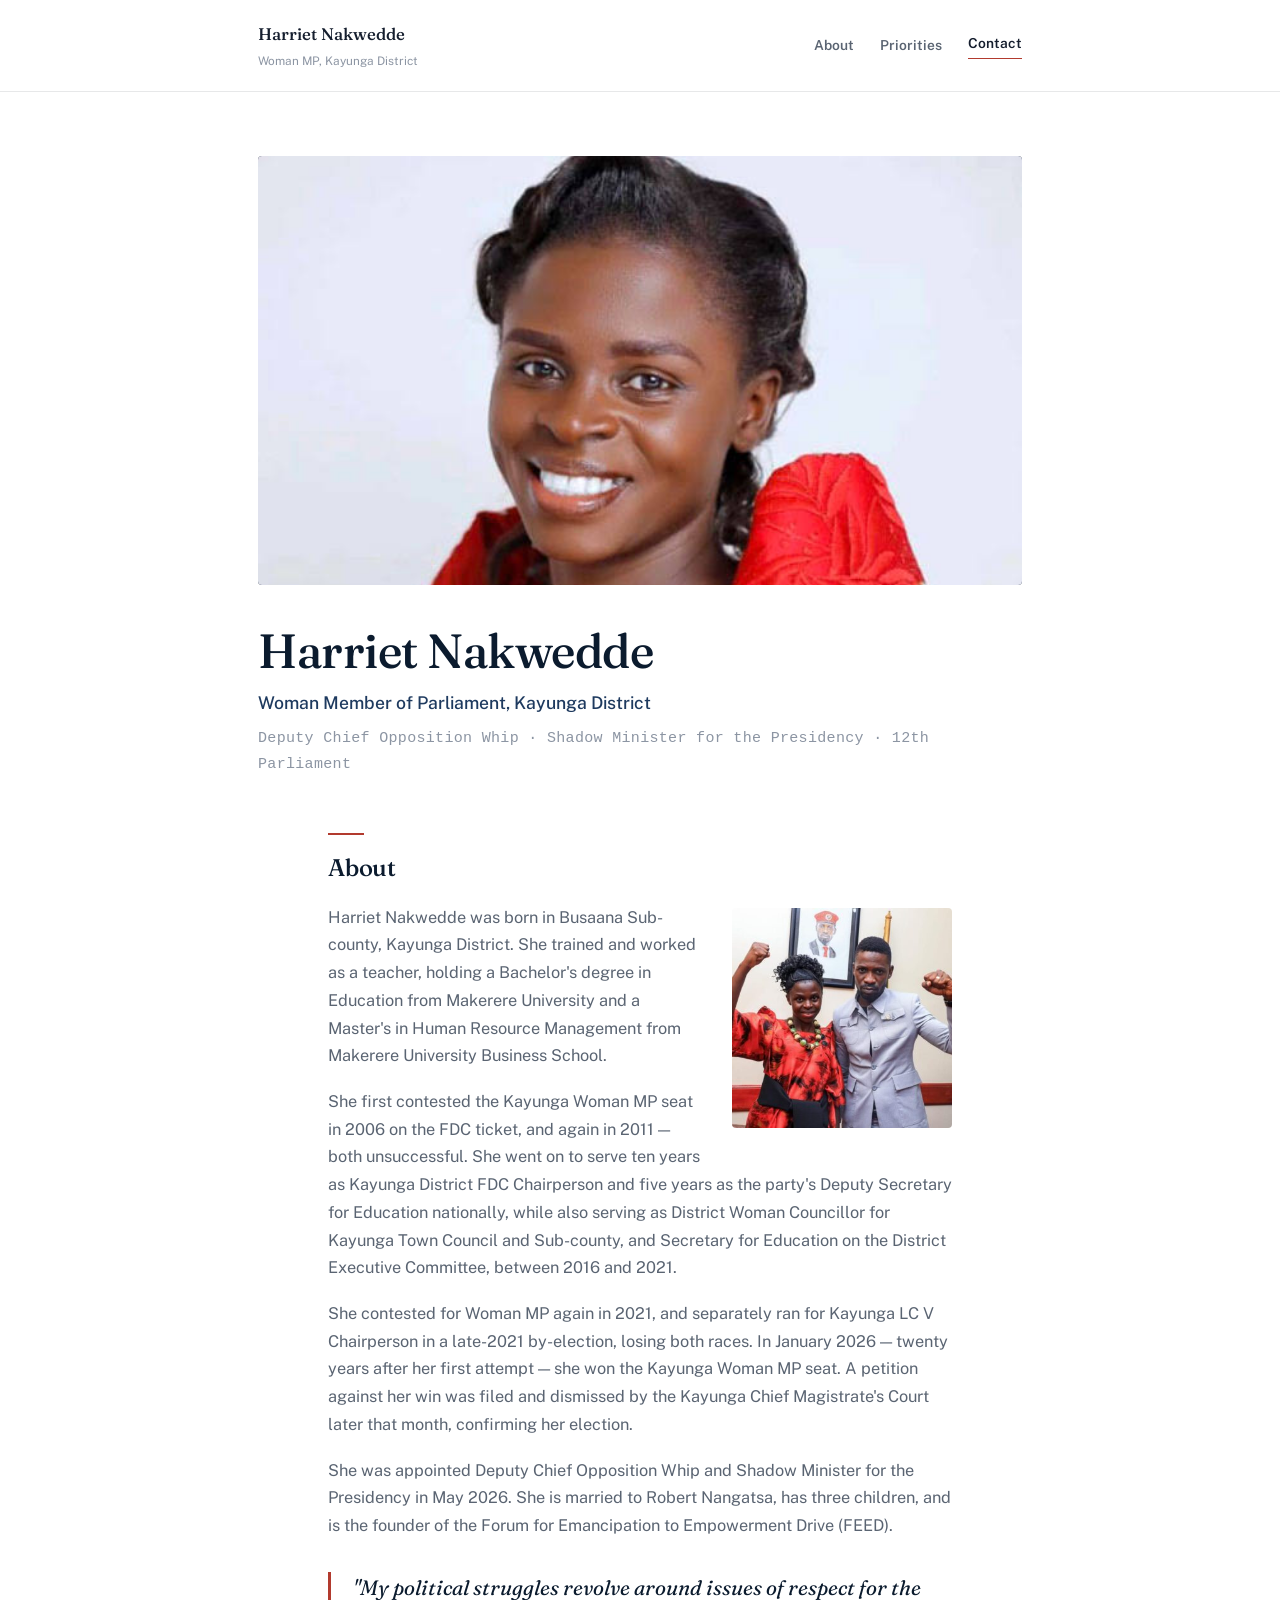
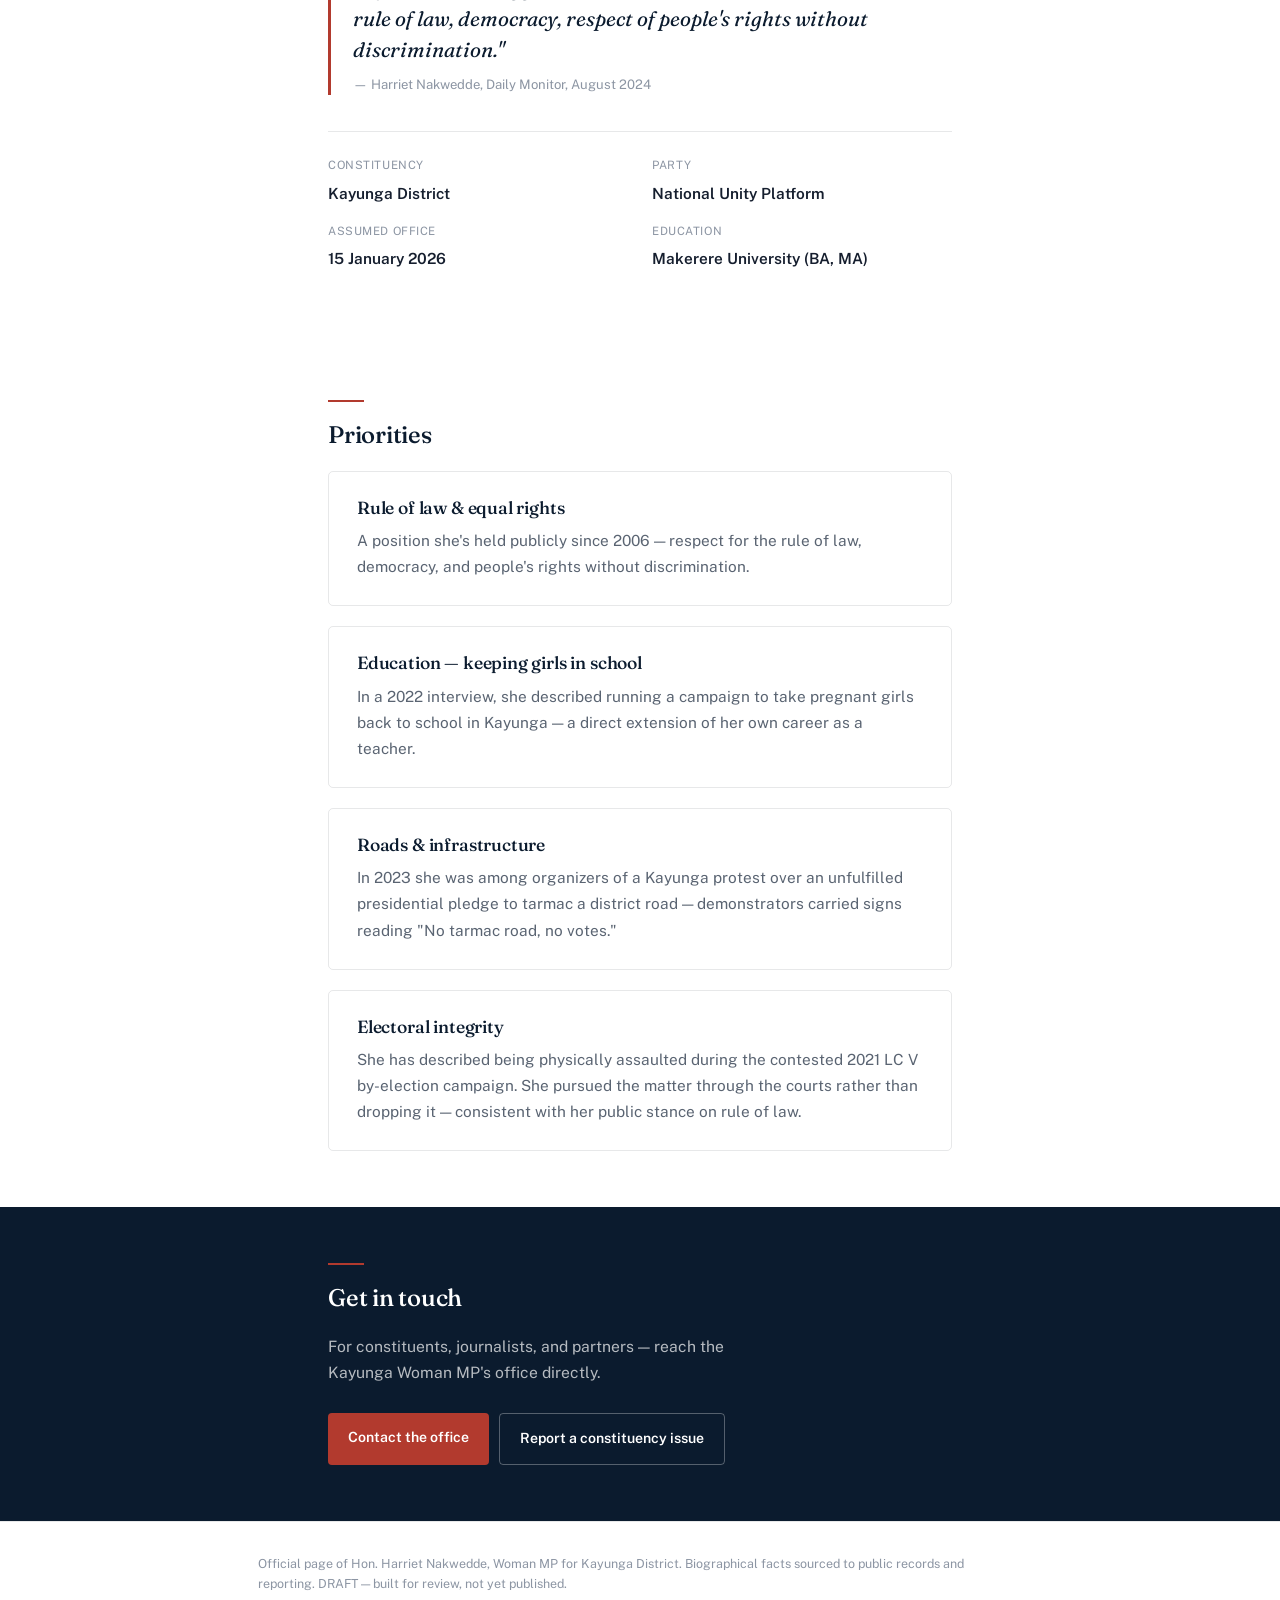
==== index.html @ 0a2d5779 "Initial site" ====
<!DOCTYPE html>
<html lang="en">
<head>
<meta charset="UTF-8">
<meta name="viewport" content="width=device-width, initial-scale=1.0">
<title>Harriet Nakwedde — Kayunga District Woman MP</title>
<link rel="preconnect" href="https://fonts.googleapis.com">
<link rel="preconnect" href="https://fonts.gstatic.com" crossorigin>
<link href="https://fonts.googleapis.com/css2?family=Fraunces:ital,opsz,wght@0,9..144,400;0,9..144,500;0,9..144,600;1,9..144,400&family=Public+Sans:wght@400;500;600&display=swap" rel="stylesheet">
<style>
  :root{
    --ink:#151E2E;
    --ink-soft:#5A6472;
    --ink-faint:#8C95A3;
    --paper:#FFFFFF;
    --blue:#1E3A5F;
    --blue-deep:#0B1B2E;
    --red:#B23A2E;
    --line:rgba(21,30,46,0.10);
  }
  *{box-sizing:border-box;}
  body{
    margin:0;
    background:var(--paper);
    color:var(--ink);
    font-family:'Public Sans', sans-serif;
    font-size:17px;
    line-height:1.7;
    -webkit-font-smoothing:antialiased;
  }
  h1,h2,h3{
    font-family:'Fraunces', serif;
    font-weight:500;
    margin:0;
    letter-spacing:-0.01em;
    line-height:1.1;
    color:var(--blue-deep);
  }
  .fill{
    background:rgba(178,58,46,0.07);
    border:1px dashed rgba(178,58,46,0.4);
    color:var(--red);
    padding:0.1em 0.5em;
    border-radius:3px;
    font-size:0.92em;
    font-style:italic;
  }
  .wrap{max-width:680px; margin:0 auto; padding:0 28px;}

  /* nav */
  nav{padding:20px 0; border-bottom:1px solid var(--line); position:sticky; top:0; background:rgba(255,255,255,0.95); backdrop-filter:blur(6px); z-index:10;}
  nav .wrap{display:flex; justify-content:space-between; align-items:center; max-width:820px;}
  .brand-block{display:flex; flex-direction:column;}
  .brand{font-family:'Fraunces',serif; font-weight:500; font-size:1.05rem;}
  .tagline{font-size:0.74rem; color:var(--ink-faint); margin-top:2px;}
  .navlinks{display:flex; align-items:center; gap:26px;}
  .navlinks a{font-size:0.86rem; font-weight:600; text-decoration:none; color:var(--ink-soft); transition:color .15s;}
  .navlinks a:hover{color:var(--ink);}
  .navlinks a.contact{
    color:var(--ink); border-bottom:1.5px solid var(--red); padding-bottom:2px;
  }
  @media (max-width:560px){.navlinks a:not(.contact){display:none;}}

  /* hero */
  .hero{padding:64px 0 0;}
  .hero .wrap{max-width:820px;}
  .hero-photo{
    width:100%; aspect-ratio:16/9; border-radius:4px; overflow:hidden;
    background:var(--blue-deep); margin-bottom:40px;
  }
  .hero-photo img{width:100%; height:100%; object-fit:cover; object-position:center 25%; display:block;}
  .hero h1{font-size:clamp(2.2rem,5vw,3rem); margin-bottom:10px;}
  .hero .role{font-size:1.1rem; color:var(--blue); margin-bottom:8px; font-weight:500;}
  .hero .role2{font-size:0.94rem; color:var(--ink-faint); font-family:'Space Mono',monospace; letter-spacing:0.02em;}

  section{padding:56px 0;}
  .rule{width:36px; height:2px; background:var(--red); margin-bottom:20px;}
  h2{font-size:1.5rem; margin-bottom:22px;}

  .bio p{margin:0 0 18px; color:var(--ink-soft); font-size:1.02rem;}
  .bio p:last-child{margin-bottom:0;}

  .side-photo{
    float:right; width:220px; margin:4px 0 20px 28px; border-radius:4px; overflow:hidden;
  }
  .side-photo img{width:100%; display:block;}
  @media (max-width:560px){.side-photo{float:none; width:100%; margin:0 0 24px;}}

  .quote{
    font-family:'Fraunces',serif; font-style:italic; font-size:1.3rem; line-height:1.5;
    color:var(--blue-deep); border-left:3px solid var(--red); padding-left:22px; margin:32px 0;
  }
  .quote cite{display:block; margin-top:10px; font-style:normal; font-family:'Public Sans',sans-serif; font-size:0.82rem; color:var(--ink-faint);}

  .facts{display:grid; grid-template-columns:1fr 1fr; gap:16px 24px; margin-top:36px; padding-top:24px; border-top:1px solid var(--line);}
  .facts dt{font-size:0.72rem; letter-spacing:0.05em; text-transform:uppercase; color:var(--ink-faint);}
  .facts dd{margin:4px 0 0; font-weight:600; font-size:0.96rem;}

  .cards{display:flex; flex-direction:column; gap:20px;}
  .card{border:1px solid var(--line); border-radius:5px; padding:26px 28px;}
  .card h3{font-size:1.1rem; margin-bottom:10px;}
  .card p{margin:0; color:var(--ink-soft); font-size:0.96rem;}

  .contact-band{background:var(--blue-deep); color:var(--paper);}
  .contact-band h2{color:var(--paper);}
  .contact-band .rule{background:var(--red);}
  .contact-band p{color:rgba(255,255,255,0.7); font-size:0.98rem; max-width:46ch; margin:0 0 26px;}
  .contact-row{display:flex; gap:10px; flex-wrap:wrap;}
  .contact-row a{
    display:inline-block; padding:13px 20px; border-radius:4px; text-decoration:none;
    font-size:0.88rem; font-weight:600;
  }
  .contact-row a.primary{background:var(--red); color:var(--paper);}
  .contact-row a.ghost{border:1px solid rgba(255,255,255,0.3); color:var(--paper);}

  footer{padding:32px 0; border-top:1px solid var(--line);}
  footer .wrap{max-width:820px;}
  footer p{font-size:0.78rem; color:var(--ink-faint); margin:0; line-height:1.6;}
</style>
</head>
<body>

<nav>
  <div class="wrap">
    <div class="brand-block">
      <div class="brand">Harriet Nakwedde</div>
      <div class="tagline">Woman MP, Kayunga District</div>
    </div>
    <div class="navlinks">
      <a href="#about">About</a>
      <a href="#priorities">Priorities</a>
      <a href="#contact" class="contact">Contact</a>
    </div>
  </div>
</nav>

<div class="hero">
  <div class="wrap">
    <div class="hero-photo">
      <img src="[data-uri]" alt="Harriet Nakwedde">
    </div>
    <h1>Harriet Nakwedde</h1>
    <div class="role">Woman Member of Parliament, Kayunga District</div>
    <div class="role2">Deputy Chief Opposition Whip · Shadow Minister for the Presidency · 12th Parliament</div>
  </div>
</div>

<section class="bio" id="about">
  <div class="wrap">
    <div class="rule"></div>
    <h2>About</h2>
    <div class="side-photo"><img src="[data-uri]" alt="Harriet Nakwedde"></div>
    <p>Harriet Nakwedde was born in Busaana Sub-county, Kayunga District. She trained and worked as a teacher, holding a Bachelor's degree in Education from Makerere University and a Master's in Human Resource Management from Makerere University Business School.</p>
    <p>She first contested the Kayunga Woman MP seat in 2006 on the FDC ticket, and again in 2011 — both unsuccessful. She went on to serve ten years as Kayunga District FDC Chairperson and five years as the party's Deputy Secretary for Education nationally, while also serving as District Woman Councillor for Kayunga Town Council and Sub-county, and Secretary for Education on the District Executive Committee, between 2016 and 2021.</p>
    <p>She contested for Woman MP again in 2021, and separately ran for Kayunga LC V Chairperson in a late-2021 by-election, losing both races. In January 2026 — twenty years after her first attempt — she won the Kayunga Woman MP seat. A petition against her win was filed and dismissed by the Kayunga Chief Magistrate's Court later that month, confirming her election.</p>
    <p>She was appointed Deputy Chief Opposition Whip and Shadow Minister for the Presidency in May 2026. She is married to Robert Nangatsa, has three children, and is the founder of the Forum for Emancipation to Empowerment Drive (FEED).</p>

    <div class="quote">
      "My political struggles revolve around issues of respect for the rule of law, democracy, respect of people's rights without discrimination."
      <cite>— Harriet Nakwedde, Daily Monitor, August 2024</cite>
    </div>

    <dl class="facts">
      <div><dt>Constituency</dt><dd>Kayunga District</dd></div>
      <div><dt>Party</dt><dd>National Unity Platform</dd></div>
      <div><dt>Assumed office</dt><dd>15 January 2026</dd></div>
      <div><dt>Education</dt><dd>Makerere University (BA, MA)</dd></div>
    </dl>
  </div>
</section>

<section class="priorities" id="priorities">
  <div class="wrap">
    <div class="rule"></div>
    <h2>Priorities</h2>
    <div class="cards">
      <div class="card">
        <h3>Rule of law &amp; equal rights</h3>
        <p>A position she's held publicly since 2006 — respect for the rule of law, democracy, and people's rights without discrimination.</p>
      </div>
      <div class="card">
        <h3>Education — keeping girls in school</h3>
        <p>In a 2022 interview, she described running a campaign to take pregnant girls back to school in Kayunga — a direct extension of her own career as a teacher.</p>
      </div>
      <div class="card">
        <h3>Roads &amp; infrastructure</h3>
        <p>In 2023 she was among organizers of a Kayunga protest over an unfulfilled presidential pledge to tarmac a district road — demonstrators carried signs reading "No tarmac road, no votes."</p>
      </div>
      <div class="card">
        <h3>Electoral integrity</h3>
        <p>She has described being physically assaulted during the contested 2021 LC V by-election campaign. She pursued the matter through the courts rather than dropping it — consistent with her public stance on rule of law.</p>
      </div>
    </div>
  </div>
</section>

<section class="contact-band" id="contact">
  <div class="wrap">
    <div class="rule"></div>
    <h2>Get in touch</h2>
    <p>For constituents, journalists, and partners — reach the Kayunga Woman MP's office directly.</p>
    <div class="contact-row">
      <a href="#" class="primary">Contact the office</a>
      <a href="#" class="ghost">Report a constituency issue</a>
    </div>
  </div>
</section>

<footer>
  <div class="wrap">
    <p>Official page of Hon. Harriet Nakwedde, Woman MP for Kayunga District. Biographical facts sourced to public records and reporting. DRAFT — built for review, not yet published.</p>
  </div>
</footer>

</body>
</html>
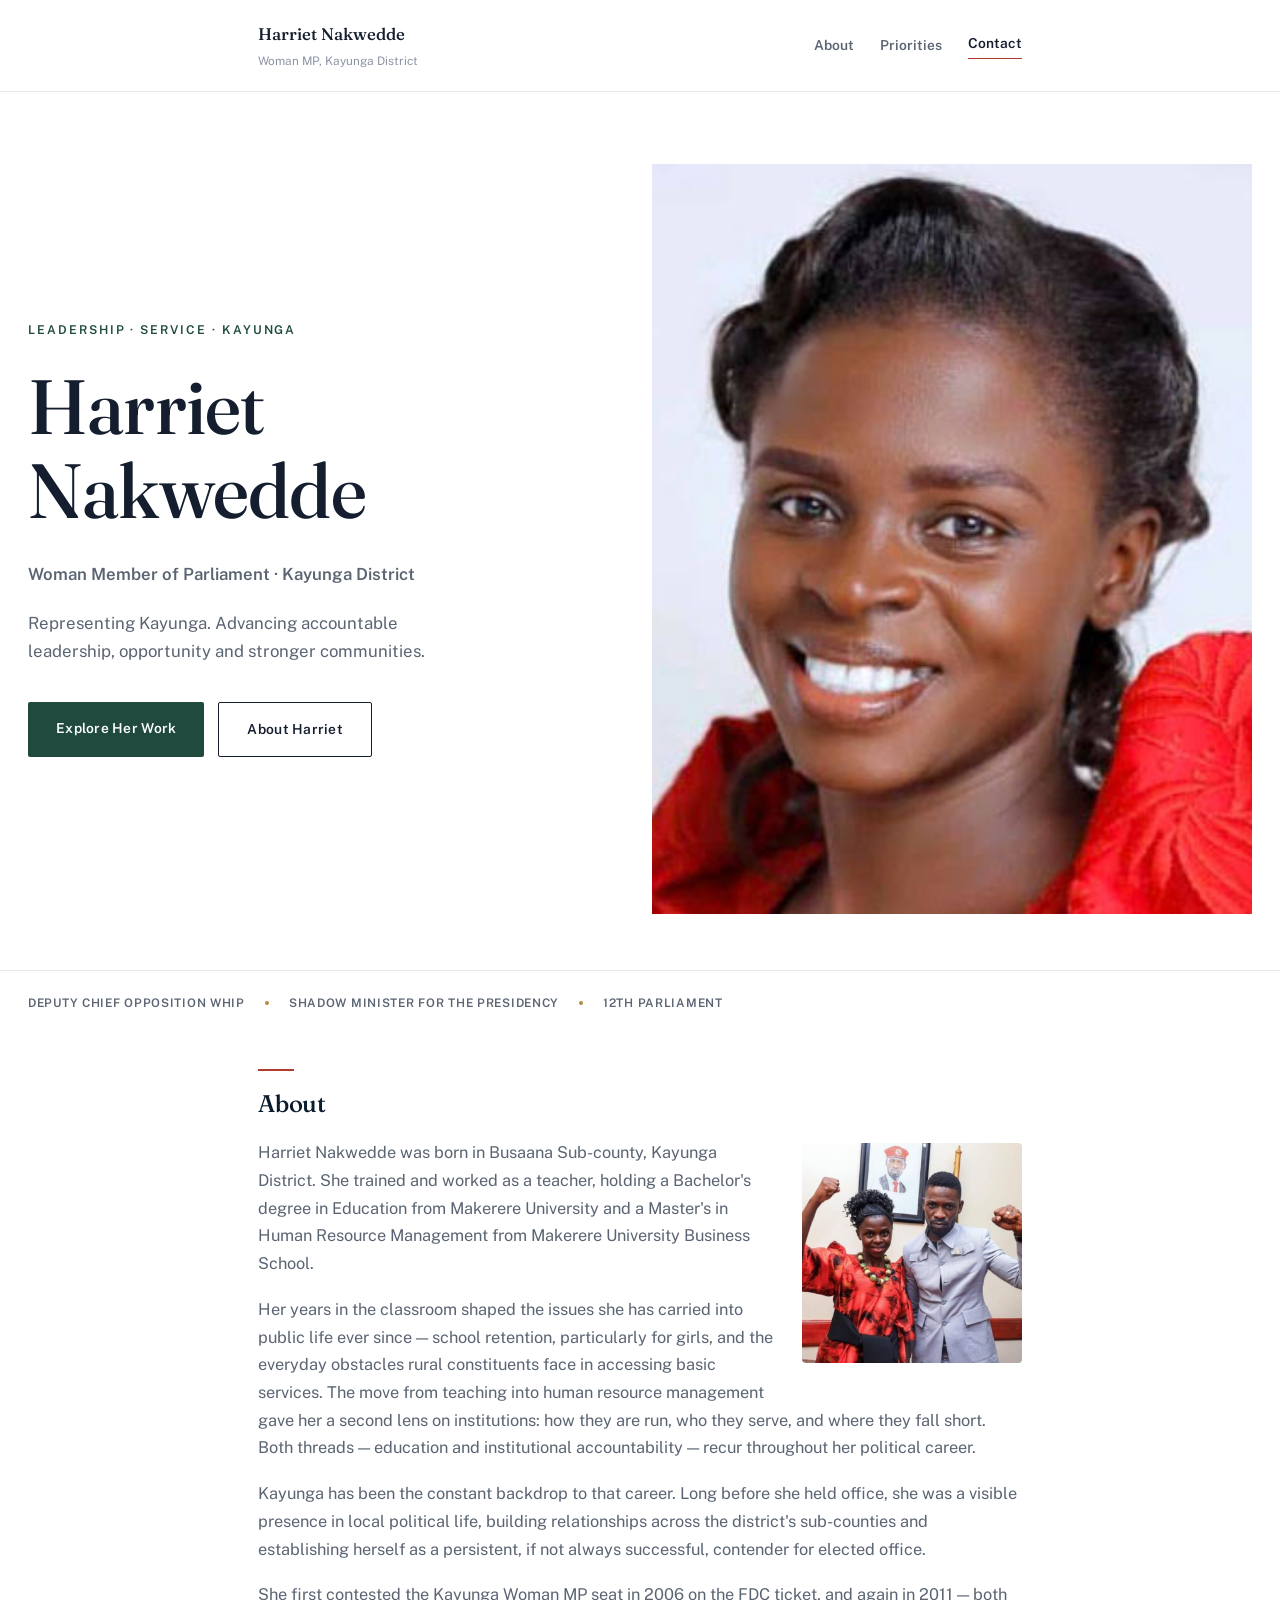
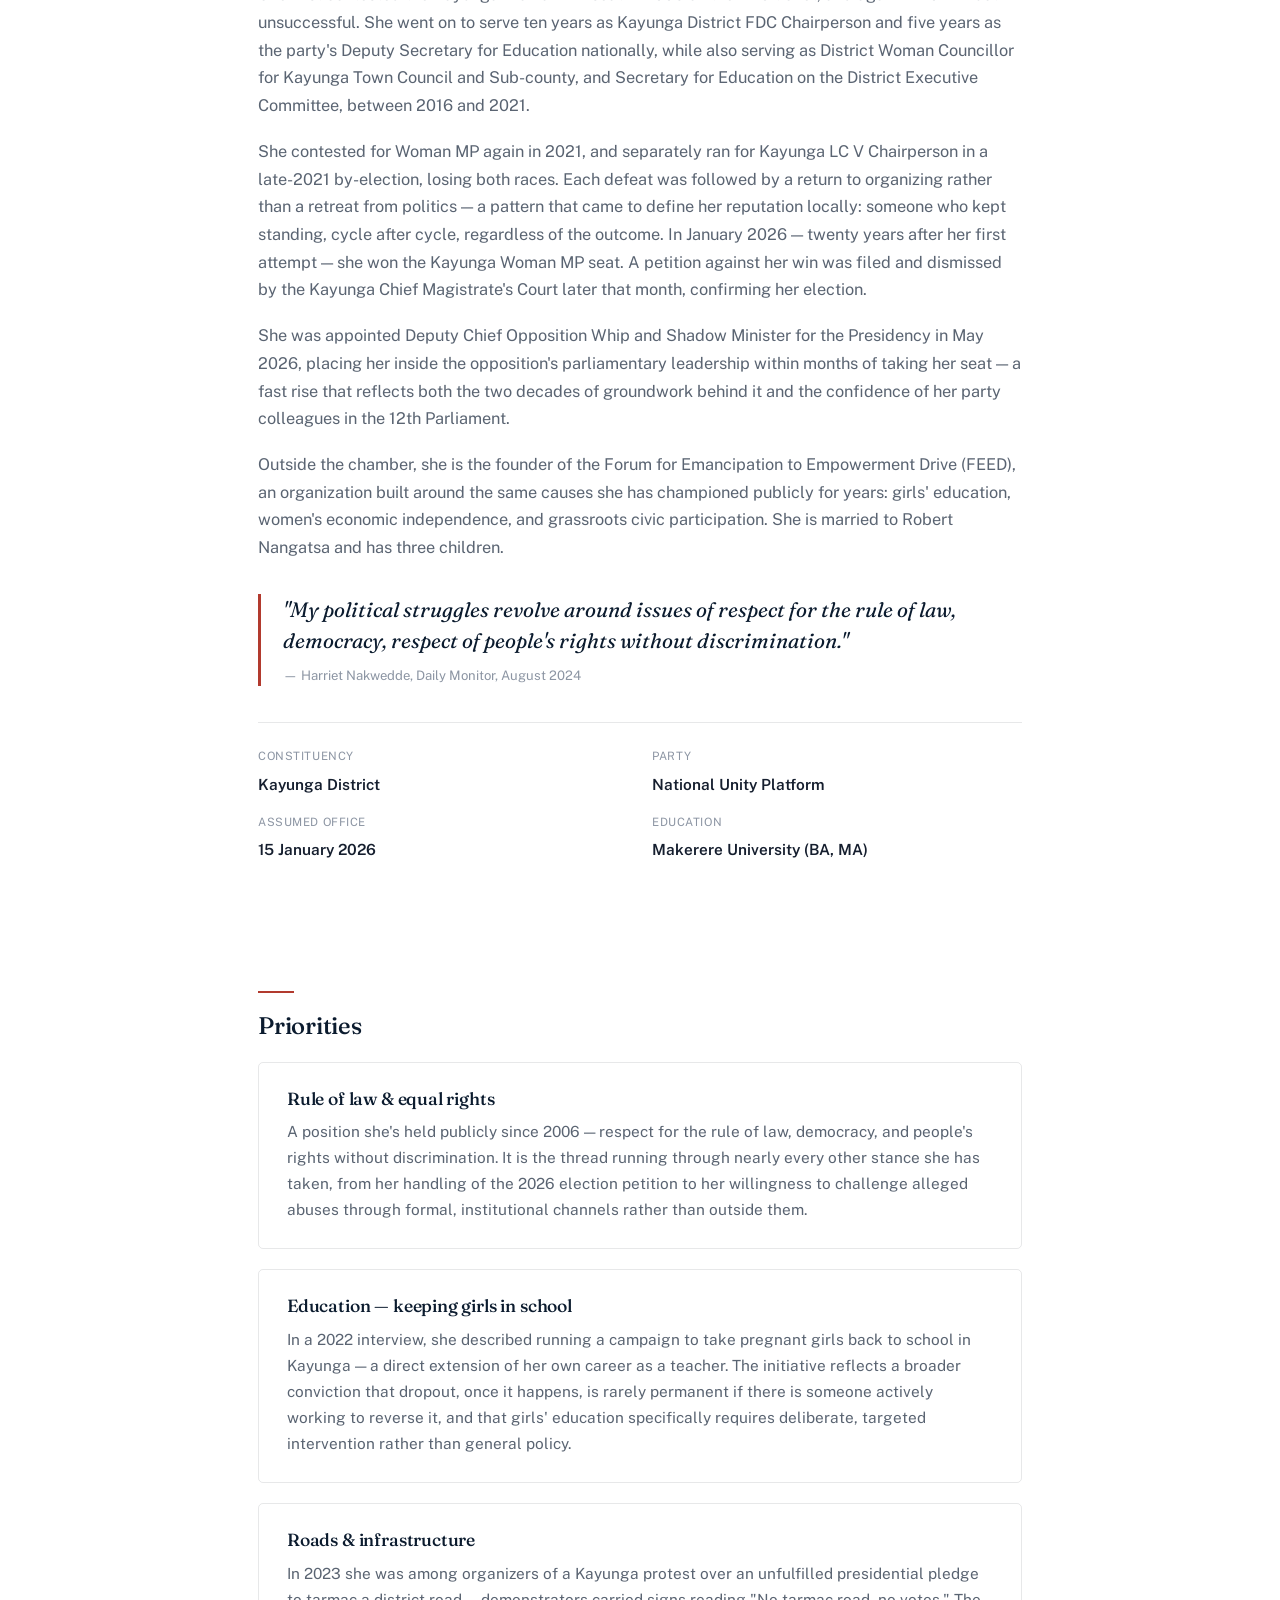
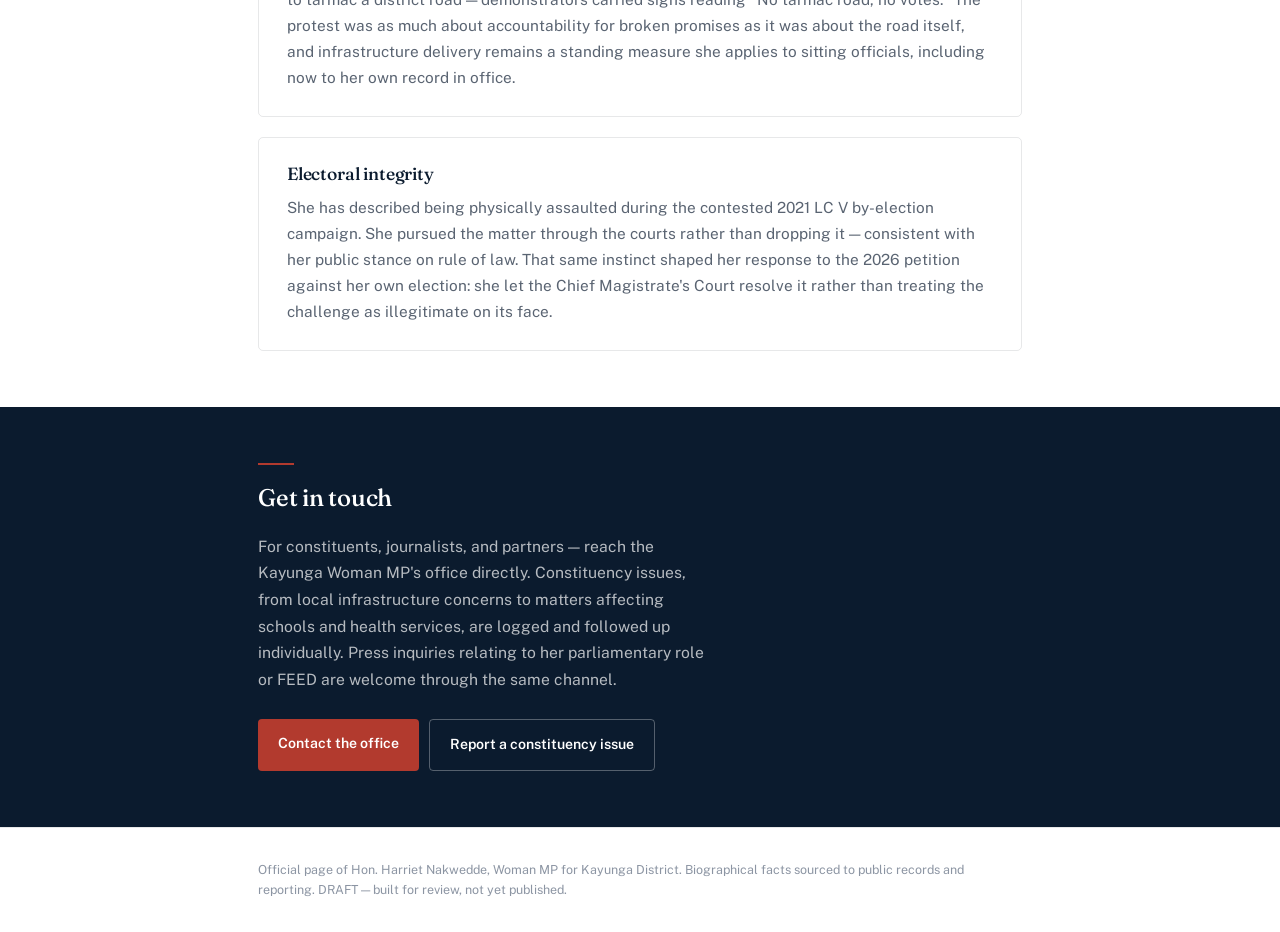
==== commit 2e2c83b7: "Redesign hero into editorial split-screen layout Restructure hero into a two-column layout with a la" ====
--- a/index.html
+++ b/index.html
@@ -17,6 +17,13 @@
     --blue-deep:#0B1B2E;
     --red:#B23A2E;
     --line:rgba(21,30,46,0.10);
+    --green:#1F4A3D;
+    --green-deep:#153630;
+    --gold:#B08D3F;
+  }
+  @media (prefers-reduced-motion: no-preference){
+    @keyframes heroFade{from{opacity:0; transform:translateY(16px);} to{opacity:1; transform:translateY(0);}}
+    @keyframes heroImgReveal{from{opacity:0; transform:scale(1.035);} to{opacity:1; transform:scale(1);}}
   }
   *{box-sizing:border-box;}
   body{
@@ -45,7 +52,7 @@
     font-size:0.92em;
     font-style:italic;
   }
-  .wrap{max-width:680px; margin:0 auto; padding:0 28px;}
+  .wrap{max-width:820px; margin:0 auto; padding:0 28px;}
 
   /* nav */
   nav{padding:20px 0; border-bottom:1px solid var(--line); position:sticky; top:0; background:rgba(255,255,255,0.95); backdrop-filter:blur(6px); z-index:10;}
@@ -62,16 +69,78 @@
   @media (max-width:560px){.navlinks a:not(.contact){display:none;}}
 
   /* hero */
-  .hero{padding:64px 0 0;}
-  .hero .wrap{max-width:820px;}
+  .hero{
+    padding:0; overflow:hidden; background:var(--paper);
+    display:flex; flex-direction:column; justify-content:center;
+    min-height:86vh;
+  }
+  .hero-inner{
+    max-width:1360px; margin:0 auto; width:100%;
+    padding:72px 28px 56px;
+    display:flex; align-items:center; gap:64px;
+  }
+  .hero-text{order:1; flex:1 1 48%; min-width:0; max-width:560px;}
+  .eyebrow{
+    font-size:0.76rem; letter-spacing:0.16em; text-transform:uppercase;
+    color:var(--green); font-weight:600; margin:0 0 24px;
+    animation:heroFade .7s ease both; animation-delay:.05s;
+  }
+  .hero h1{
+    font-size:clamp(2.6rem, 6vw, 6rem); margin-bottom:26px; color:var(--ink);
+    animation:heroFade .8s ease both; animation-delay:.14s;
+  }
+  .hero .role{
+    font-size:1.05rem; color:var(--ink-soft); margin-bottom:22px; font-weight:600;
+    animation:heroFade .8s ease both; animation-delay:.22s;
+  }
+  .hero .statement{
+    font-size:1.05rem; line-height:1.65; color:var(--ink-soft); max-width:42ch; margin:0 0 36px;
+    animation:heroFade .8s ease both; animation-delay:.3s;
+  }
+  .hero-cta{
+    display:flex; gap:14px; flex-wrap:wrap;
+    animation:heroFade .8s ease both; animation-delay:.38s;
+  }
+  .hero-cta a{
+    display:inline-block; padding:15px 28px; font-size:0.86rem; font-weight:600;
+    letter-spacing:0.02em; text-decoration:none; border-radius:2px;
+    transition:background .2s ease, border-color .2s ease, color .2s ease, transform .2s ease;
+  }
+  .hero-cta .btn-primary{background:var(--green); color:#fff;}
+  .hero-cta .btn-primary:hover{background:var(--green-deep); transform:translateY(-1px);}
+  .hero-cta .btn-secondary{border:1px solid var(--ink); color:var(--ink); background:transparent;}
+  .hero-cta .btn-secondary:hover{border-color:var(--green); color:var(--green);}
   .hero-photo{
-    width:100%; aspect-ratio:16/9; border-radius:4px; overflow:hidden;
-    background:var(--blue-deep); margin-bottom:40px;
-  }
-  .hero-photo img{width:100%; height:100%; object-fit:cover; object-position:center 25%; display:block;}
-  .hero h1{font-size:clamp(2.2rem,5vw,3rem); margin-bottom:10px;}
-  .hero .role{font-size:1.1rem; color:var(--blue); margin-bottom:8px; font-weight:500;}
-  .hero .role2{font-size:0.94rem; color:var(--ink-faint); font-family:'Space Mono',monospace; letter-spacing:0.02em;}
+    order:2; position:relative; flex:1 1 52%; margin-left:auto;
+    width:100%; max-width:600px; aspect-ratio:4/5; overflow:hidden; border-radius:0;
+  }
+  .hero-photo img{
+    width:100%; height:100%; object-fit:cover; object-position:center 18%; display:block;
+    animation:heroImgReveal 1.1s ease both; animation-delay:.1s;
+  }
+  .hero-photo::before{
+    content:''; position:absolute; inset:0; pointer-events:none;
+    background:linear-gradient(90deg, var(--paper) 0%, rgba(255,255,255,0) 12%);
+  }
+  .hero-credentials{
+    border-top:1px solid var(--line); max-width:1360px; margin:0 auto; width:100%;
+    padding:22px 28px 0; display:flex; align-items:center; gap:20px; flex-wrap:wrap;
+  }
+  .hero-credentials span:not(.divider){
+    font-size:0.74rem; letter-spacing:0.06em; text-transform:uppercase;
+    color:var(--ink-soft); font-weight:600;
+  }
+  .hero-credentials .divider{width:4px; height:4px; border-radius:50%; background:var(--gold); flex:none;}
+  @media (max-width:900px){
+    .hero{min-height:0;}
+    .hero-inner{flex-direction:column; align-items:flex-start; gap:36px; padding:52px 24px 40px;}
+    .hero-text{max-width:none;}
+    .hero-photo{max-width:none; aspect-ratio:5/4; margin-left:0;}
+    .hero-photo::before{background:linear-gradient(180deg, var(--paper) 0%, rgba(255,255,255,0) 10%);}
+  }
+  @media (prefers-reduced-motion: reduce){
+    .eyebrow,.hero h1,.hero .role,.hero .statement,.hero-cta,.hero-photo img{animation:none;}
+  }
 
   section{padding:56px 0;}
   .rule{width:36px; height:2px; background:var(--red); margin-bottom:20px;}
@@ -135,13 +204,27 @@
 </nav>
 
 <div class="hero">
-  <div class="wrap">
+  <div class="hero-inner">
     <div class="hero-photo">
       <img src="[data-uri]" alt="Harriet Nakwedde">
     </div>
-    <h1>Harriet Nakwedde</h1>
-    <div class="role">Woman Member of Parliament, Kayunga District</div>
-    <div class="role2">Deputy Chief Opposition Whip · Shadow Minister for the Presidency · 12th Parliament</div>
+    <div class="hero-text">
+      <p class="eyebrow">Leadership · Service · Kayunga</p>
+      <h1>Harriet<br>Nakwedde</h1>
+      <div class="role">Woman Member of Parliament · Kayunga District</div>
+      <p class="statement">Representing Kayunga. Advancing accountable leadership, opportunity and stronger communities.</p>
+      <div class="hero-cta">
+        <a href="#priorities" class="btn-primary">Explore Her Work</a>
+        <a href="#about" class="btn-secondary">About Harriet</a>
+      </div>
+    </div>
+  </div>
+  <div class="hero-credentials">
+    <span>Deputy Chief Opposition Whip</span>
+    <span class="divider" aria-hidden="true"></span>
+    <span>Shadow Minister for the Presidency</span>
+    <span class="divider" aria-hidden="true"></span>
+    <span>12th Parliament</span>
   </div>
 </div>
 
@@ -151,9 +234,12 @@
     <h2>About</h2>
     <div class="side-photo"><img src="[data-uri]" alt="Harriet Nakwedde"></div>
     <p>Harriet Nakwedde was born in Busaana Sub-county, Kayunga District. She trained and worked as a teacher, holding a Bachelor's degree in Education from Makerere University and a Master's in Human Resource Management from Makerere University Business School.</p>
+    <p>Her years in the classroom shaped the issues she has carried into public life ever since — school retention, particularly for girls, and the everyday obstacles rural constituents face in accessing basic services. The move from teaching into human resource management gave her a second lens on institutions: how they are run, who they serve, and where they fall short. Both threads — education and institutional accountability — recur throughout her political career.</p>
+    <p>Kayunga has been the constant backdrop to that career. Long before she held office, she was a visible presence in local political life, building relationships across the district's sub-counties and establishing herself as a persistent, if not always successful, contender for elected office.</p>
     <p>She first contested the Kayunga Woman MP seat in 2006 on the FDC ticket, and again in 2011 — both unsuccessful. She went on to serve ten years as Kayunga District FDC Chairperson and five years as the party's Deputy Secretary for Education nationally, while also serving as District Woman Councillor for Kayunga Town Council and Sub-county, and Secretary for Education on the District Executive Committee, between 2016 and 2021.</p>
-    <p>She contested for Woman MP again in 2021, and separately ran for Kayunga LC V Chairperson in a late-2021 by-election, losing both races. In January 2026 — twenty years after her first attempt — she won the Kayunga Woman MP seat. A petition against her win was filed and dismissed by the Kayunga Chief Magistrate's Court later that month, confirming her election.</p>
-    <p>She was appointed Deputy Chief Opposition Whip and Shadow Minister for the Presidency in May 2026. She is married to Robert Nangatsa, has three children, and is the founder of the Forum for Emancipation to Empowerment Drive (FEED).</p>
+    <p>She contested for Woman MP again in 2021, and separately ran for Kayunga LC V Chairperson in a late-2021 by-election, losing both races. Each defeat was followed by a return to organizing rather than a retreat from politics — a pattern that came to define her reputation locally: someone who kept standing, cycle after cycle, regardless of the outcome. In January 2026 — twenty years after her first attempt — she won the Kayunga Woman MP seat. A petition against her win was filed and dismissed by the Kayunga Chief Magistrate's Court later that month, confirming her election.</p>
+    <p>She was appointed Deputy Chief Opposition Whip and Shadow Minister for the Presidency in May 2026, placing her inside the opposition's parliamentary leadership within months of taking her seat — a fast rise that reflects both the two decades of groundwork behind it and the confidence of her party colleagues in the 12th Parliament.</p>
+    <p>Outside the chamber, she is the founder of the Forum for Emancipation to Empowerment Drive (FEED), an organization built around the same causes she has championed publicly for years: girls' education, women's economic independence, and grassroots civic participation. She is married to Robert Nangatsa and has three children.</p>
 
     <div class="quote">
       "My political struggles revolve around issues of respect for the rule of law, democracy, respect of people's rights without discrimination."
@@ -176,19 +262,19 @@
     <div class="cards">
       <div class="card">
         <h3>Rule of law &amp; equal rights</h3>
-        <p>A position she's held publicly since 2006 — respect for the rule of law, democracy, and people's rights without discrimination.</p>
+        <p>A position she's held publicly since 2006 — respect for the rule of law, democracy, and people's rights without discrimination. It is the thread running through nearly every other stance she has taken, from her handling of the 2026 election petition to her willingness to challenge alleged abuses through formal, institutional channels rather than outside them.</p>
       </div>
       <div class="card">
         <h3>Education — keeping girls in school</h3>
-        <p>In a 2022 interview, she described running a campaign to take pregnant girls back to school in Kayunga — a direct extension of her own career as a teacher.</p>
+        <p>In a 2022 interview, she described running a campaign to take pregnant girls back to school in Kayunga — a direct extension of her own career as a teacher. The initiative reflects a broader conviction that dropout, once it happens, is rarely permanent if there is someone actively working to reverse it, and that girls' education specifically requires deliberate, targeted intervention rather than general policy.</p>
       </div>
       <div class="card">
         <h3>Roads &amp; infrastructure</h3>
-        <p>In 2023 she was among organizers of a Kayunga protest over an unfulfilled presidential pledge to tarmac a district road — demonstrators carried signs reading "No tarmac road, no votes."</p>
+        <p>In 2023 she was among organizers of a Kayunga protest over an unfulfilled presidential pledge to tarmac a district road — demonstrators carried signs reading "No tarmac road, no votes." The protest was as much about accountability for broken promises as it was about the road itself, and infrastructure delivery remains a standing measure she applies to sitting officials, including now to her own record in office.</p>
       </div>
       <div class="card">
         <h3>Electoral integrity</h3>
-        <p>She has described being physically assaulted during the contested 2021 LC V by-election campaign. She pursued the matter through the courts rather than dropping it — consistent with her public stance on rule of law.</p>
+        <p>She has described being physically assaulted during the contested 2021 LC V by-election campaign. She pursued the matter through the courts rather than dropping it — consistent with her public stance on rule of law. That same instinct shaped her response to the 2026 petition against her own election: she let the Chief Magistrate's Court resolve it rather than treating the challenge as illegitimate on its face.</p>
       </div>
     </div>
   </div>
@@ -198,7 +284,7 @@
   <div class="wrap">
     <div class="rule"></div>
     <h2>Get in touch</h2>
-    <p>For constituents, journalists, and partners — reach the Kayunga Woman MP's office directly.</p>
+    <p>For constituents, journalists, and partners — reach the Kayunga Woman MP's office directly. Constituency issues, from local infrastructure concerns to matters affecting schools and health services, are logged and followed up individually. Press inquiries relating to her parliamentary role or FEED are welcome through the same channel.</p>
     <div class="contact-row">
       <a href="#" class="primary">Contact the office</a>
       <a href="#" class="ghost">Report a constituency issue</a>
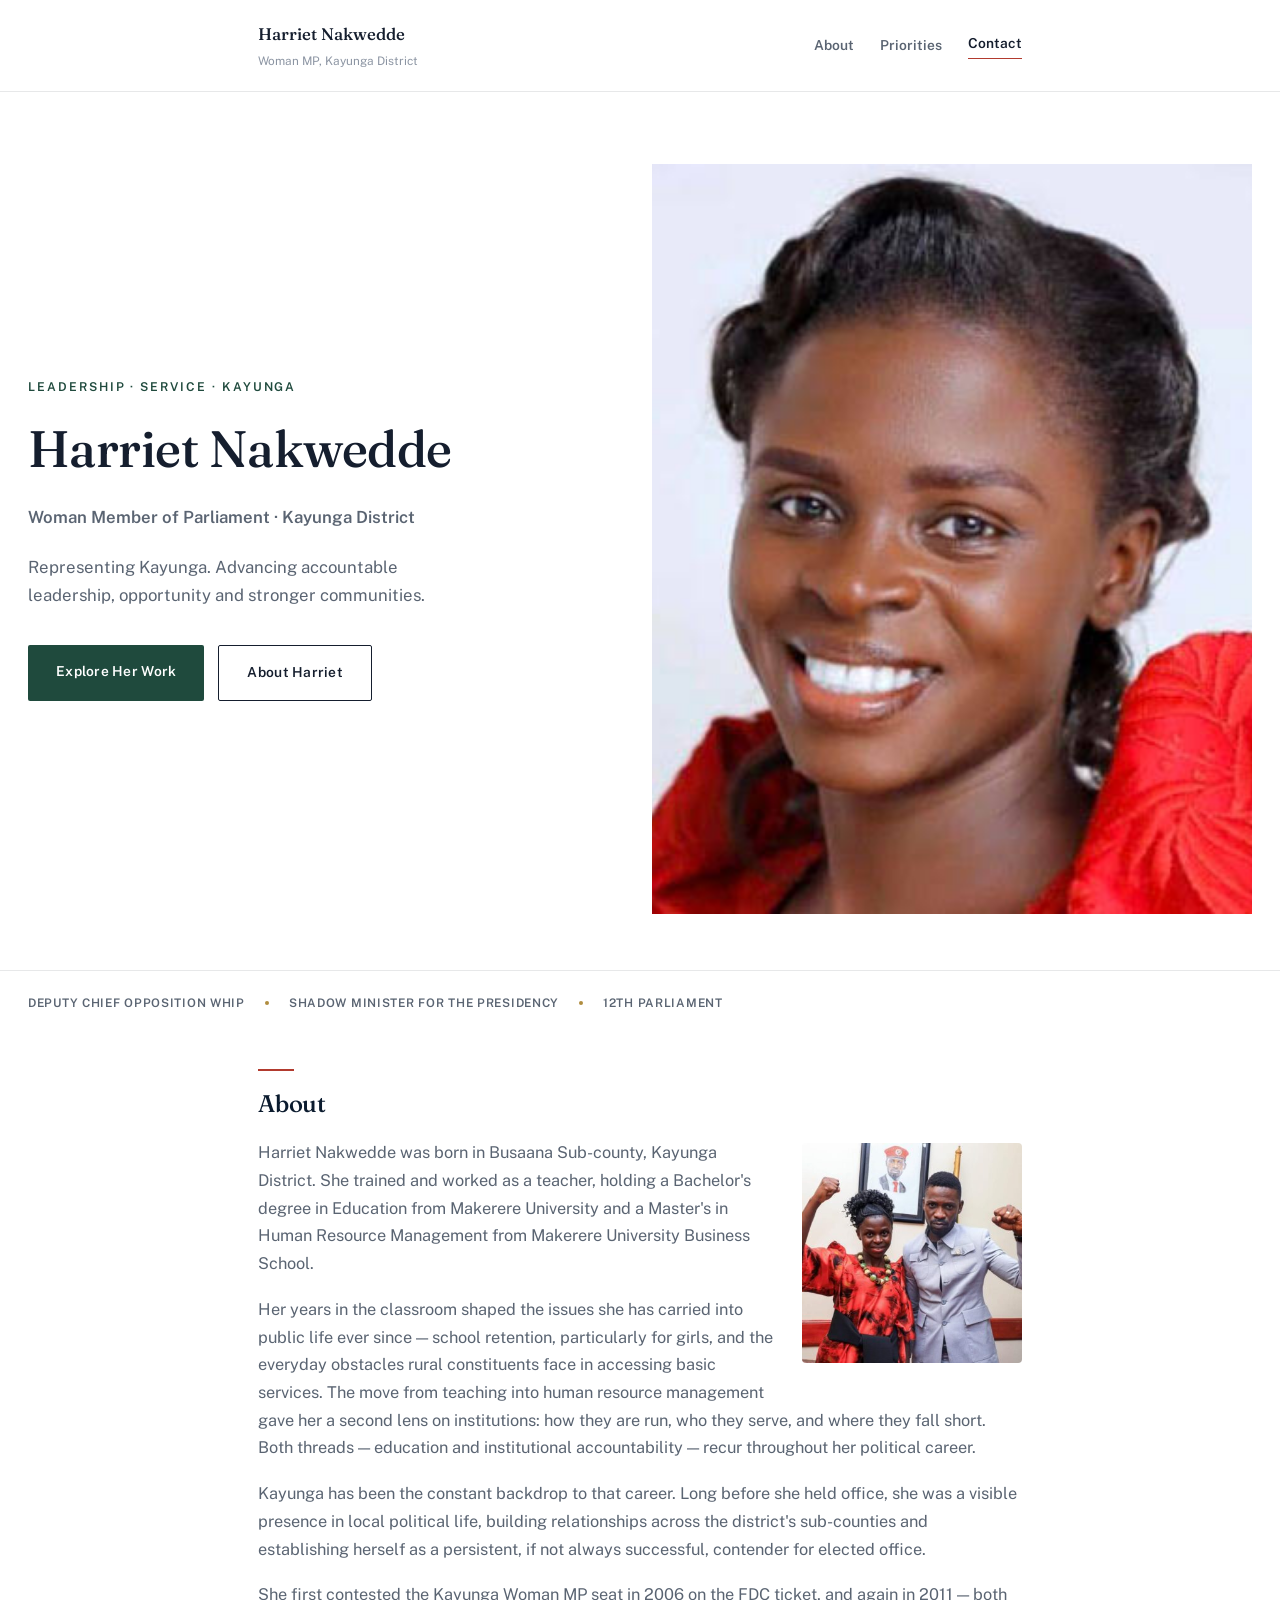
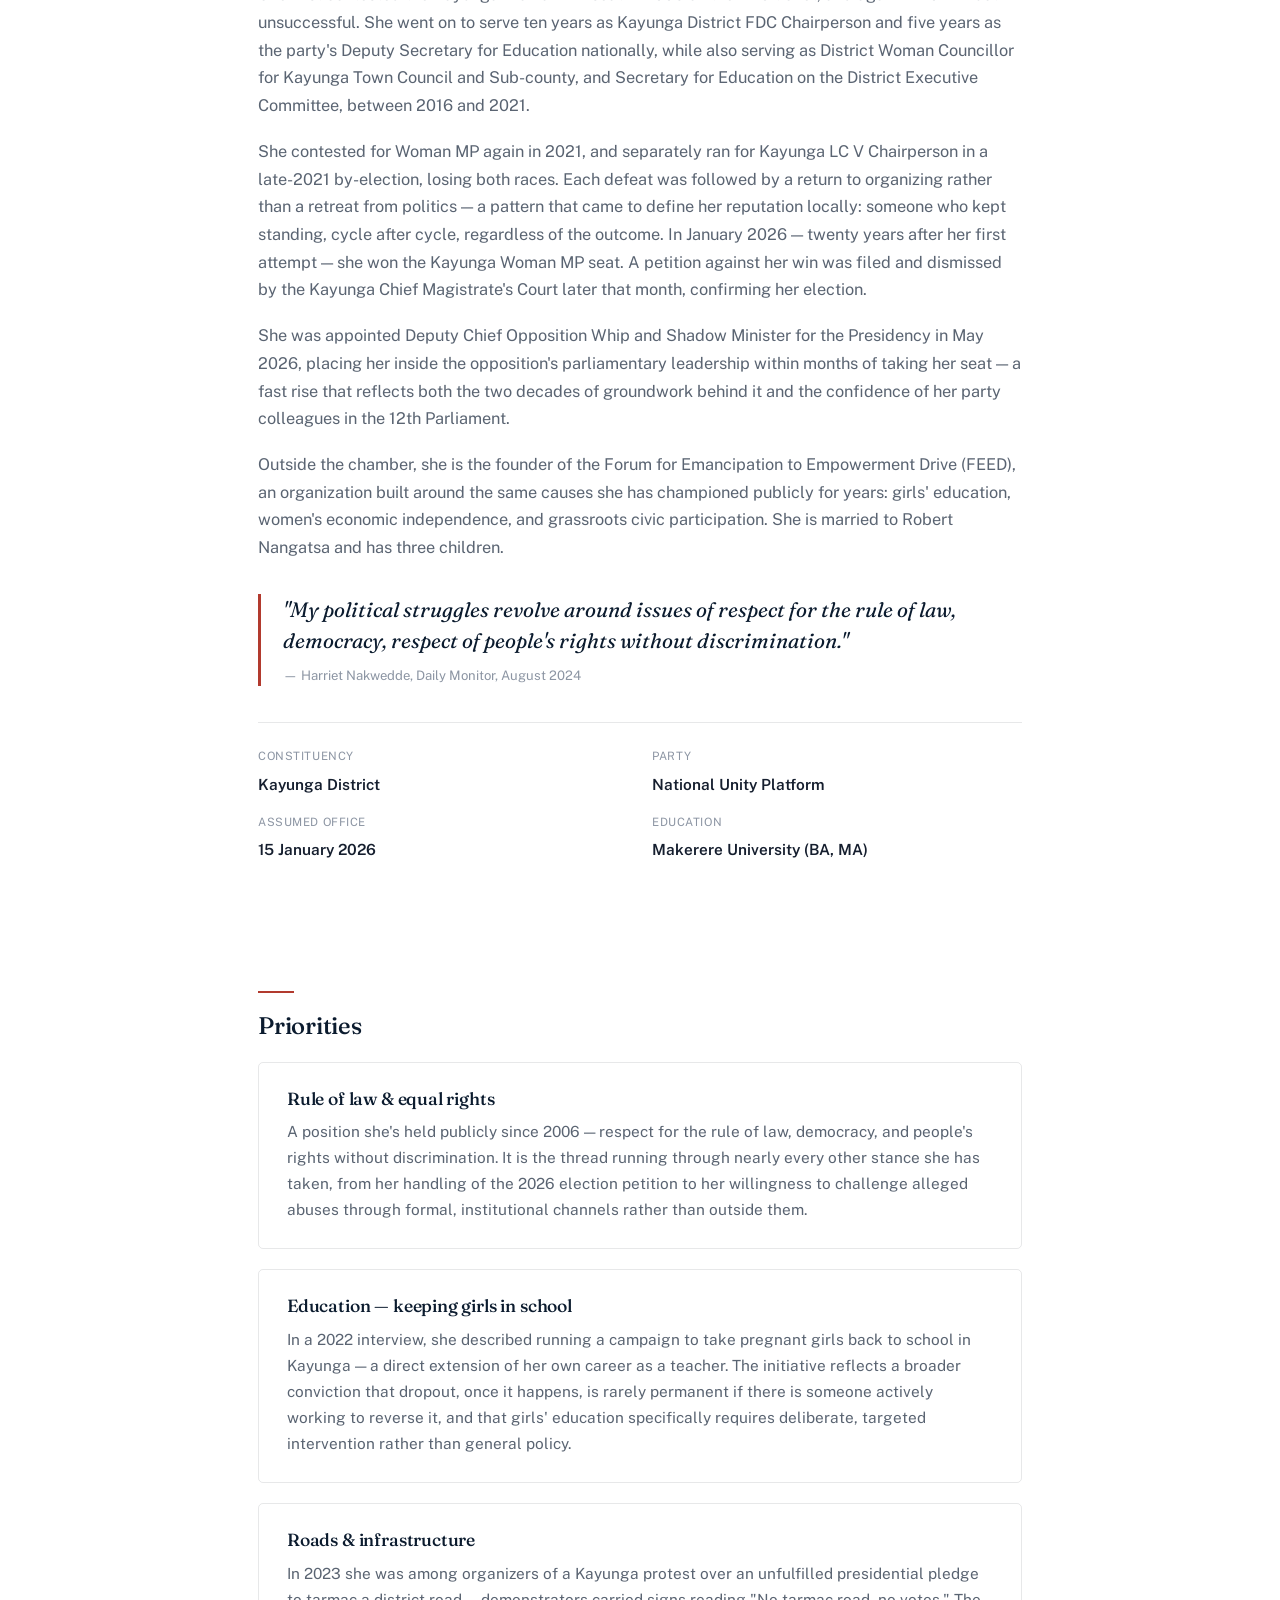
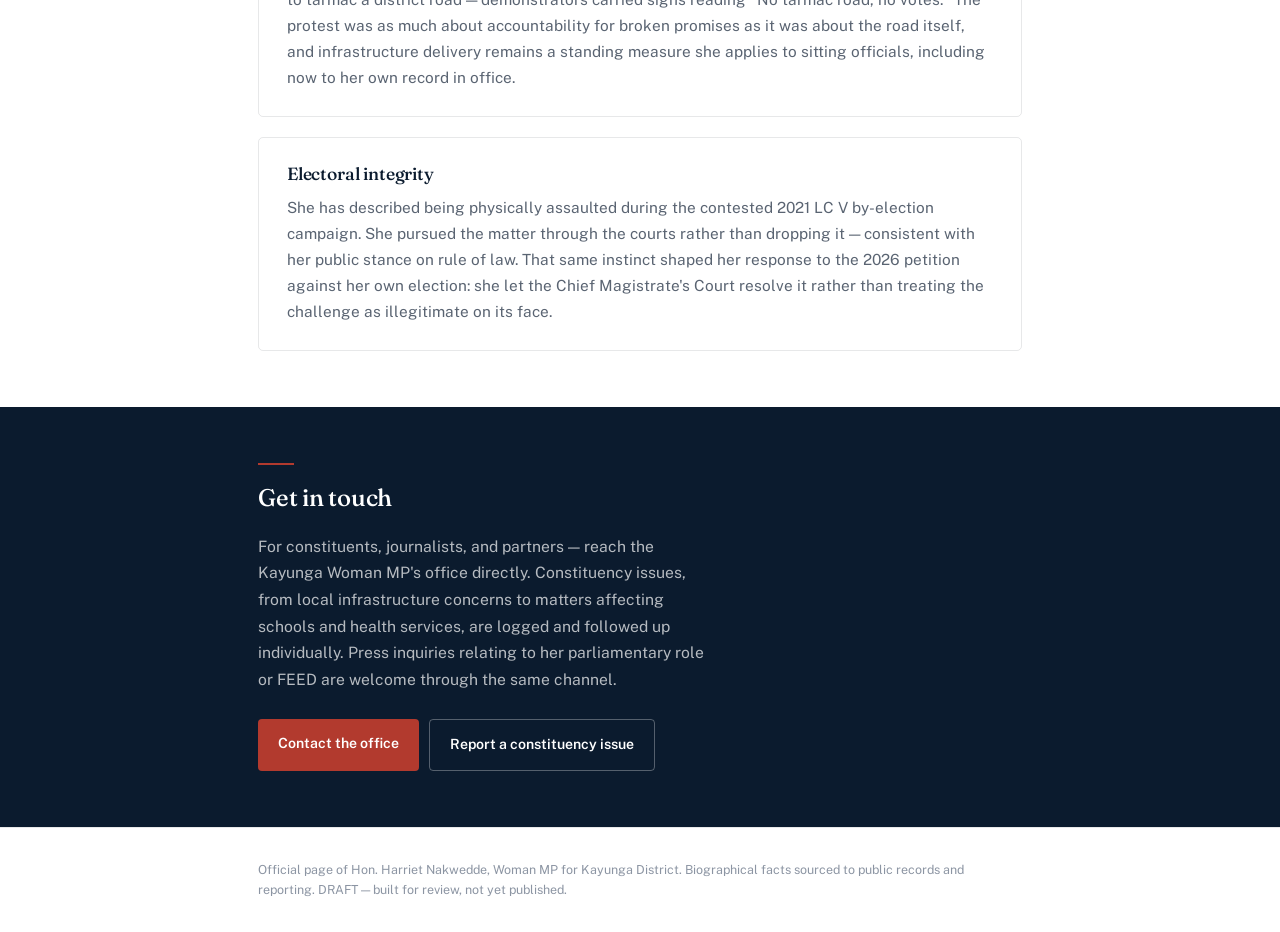
==== commit 8d8da4aa: "Keep hero name on a single line at a reduced size Co-Authored-By: Claude Sonnet 5 <noreply@anthropic" ====
--- a/index.html
+++ b/index.html
@@ -86,7 +86,7 @@
     animation:heroFade .7s ease both; animation-delay:.05s;
   }
   .hero h1{
-    font-size:clamp(2.6rem, 6vw, 6rem); margin-bottom:26px; color:var(--ink);
+    font-size:clamp(1.7rem, 7.5vw, 3.2rem); white-space:nowrap; margin-bottom:26px; color:var(--ink);
     animation:heroFade .8s ease both; animation-delay:.14s;
   }
   .hero .role{
@@ -210,7 +210,7 @@
     </div>
     <div class="hero-text">
       <p class="eyebrow">Leadership · Service · Kayunga</p>
-      <h1>Harriet<br>Nakwedde</h1>
+      <h1>Harriet Nakwedde</h1>
       <div class="role">Woman Member of Parliament · Kayunga District</div>
       <p class="statement">Representing Kayunga. Advancing accountable leadership, opportunity and stronger communities.</p>
       <div class="hero-cta">
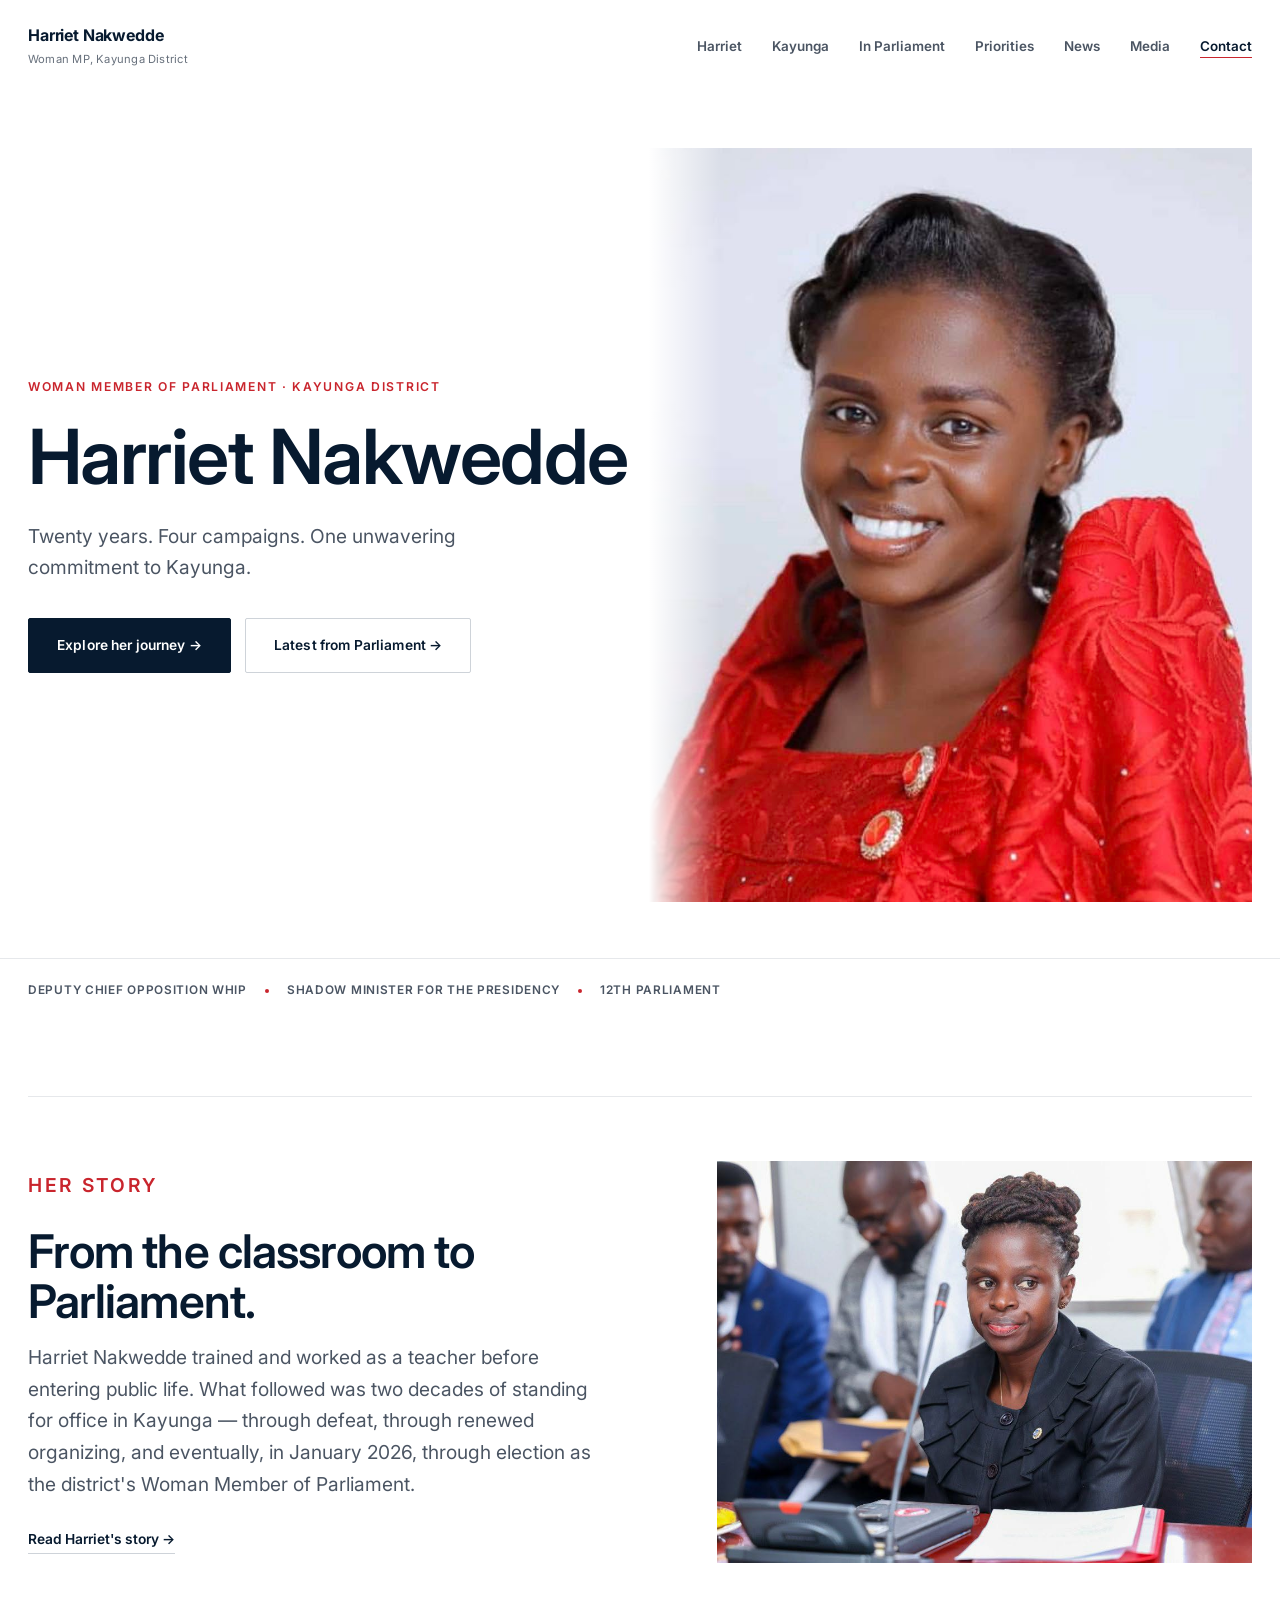
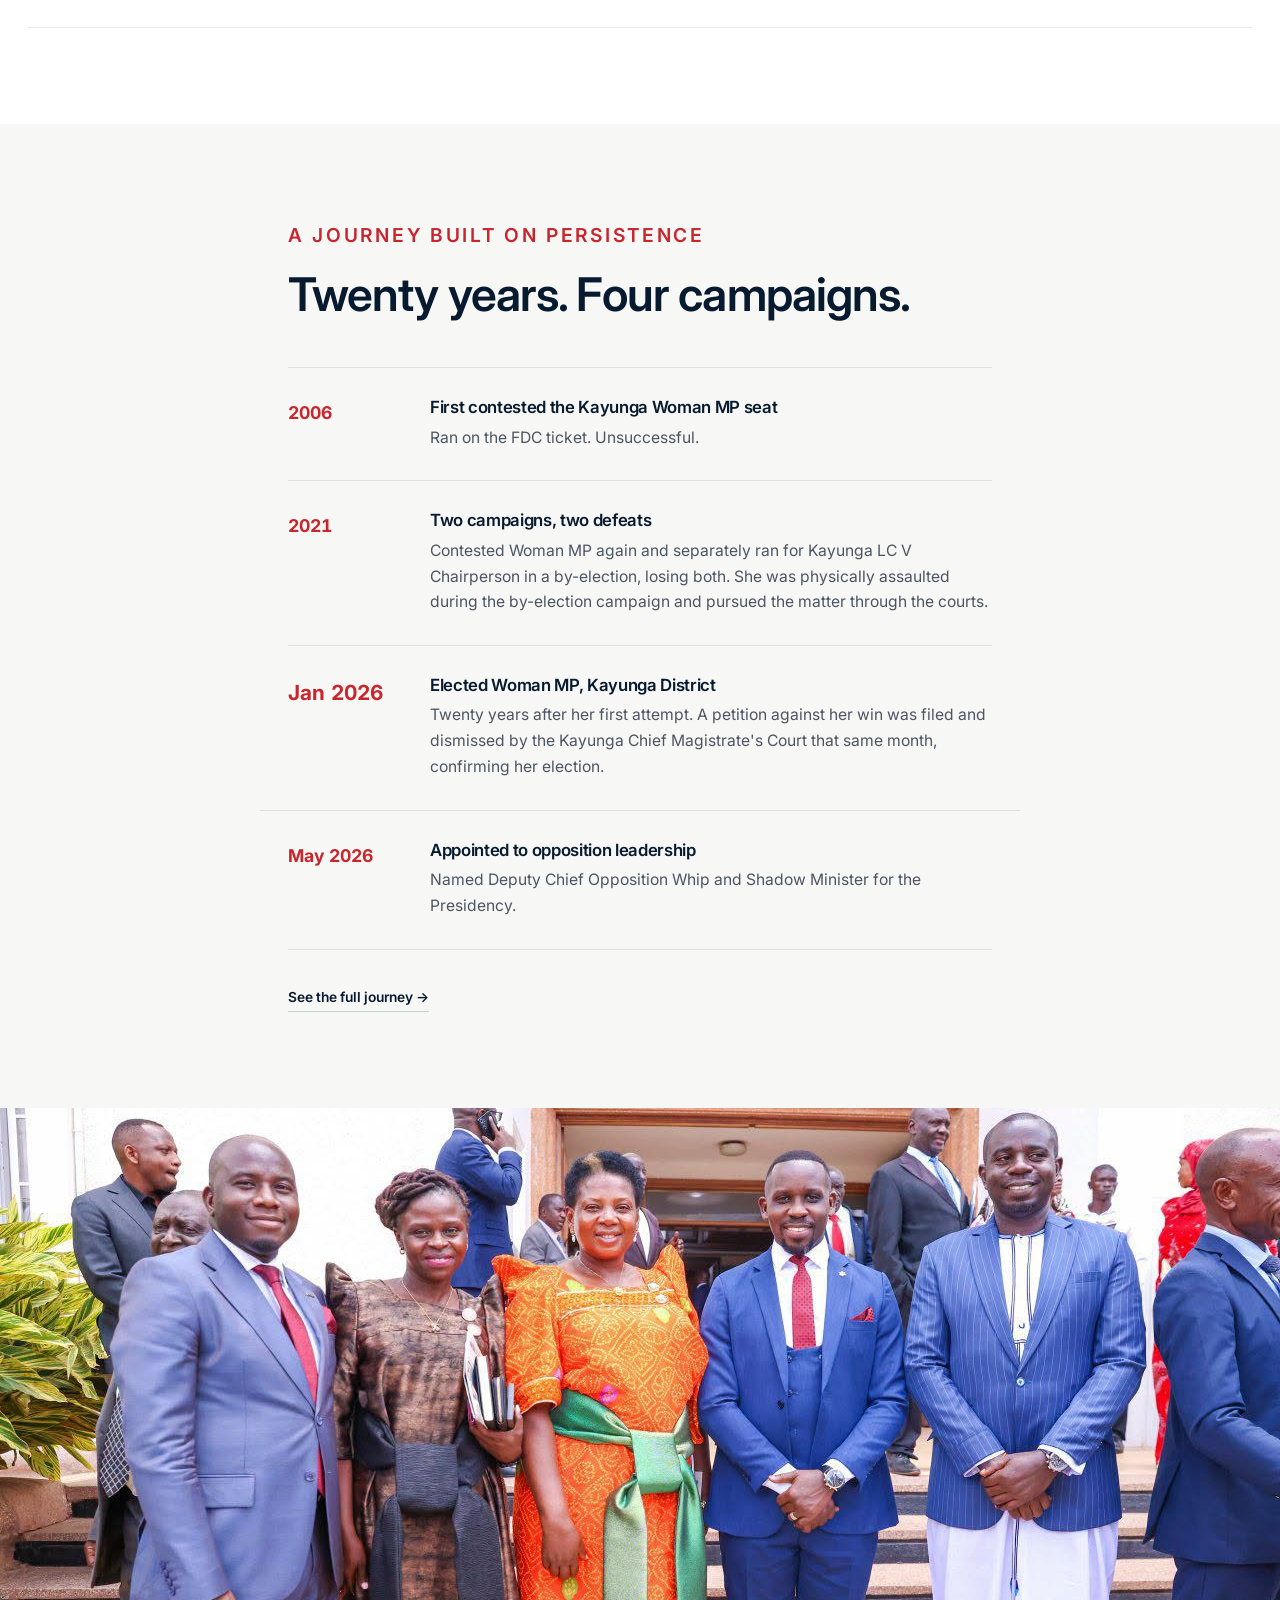
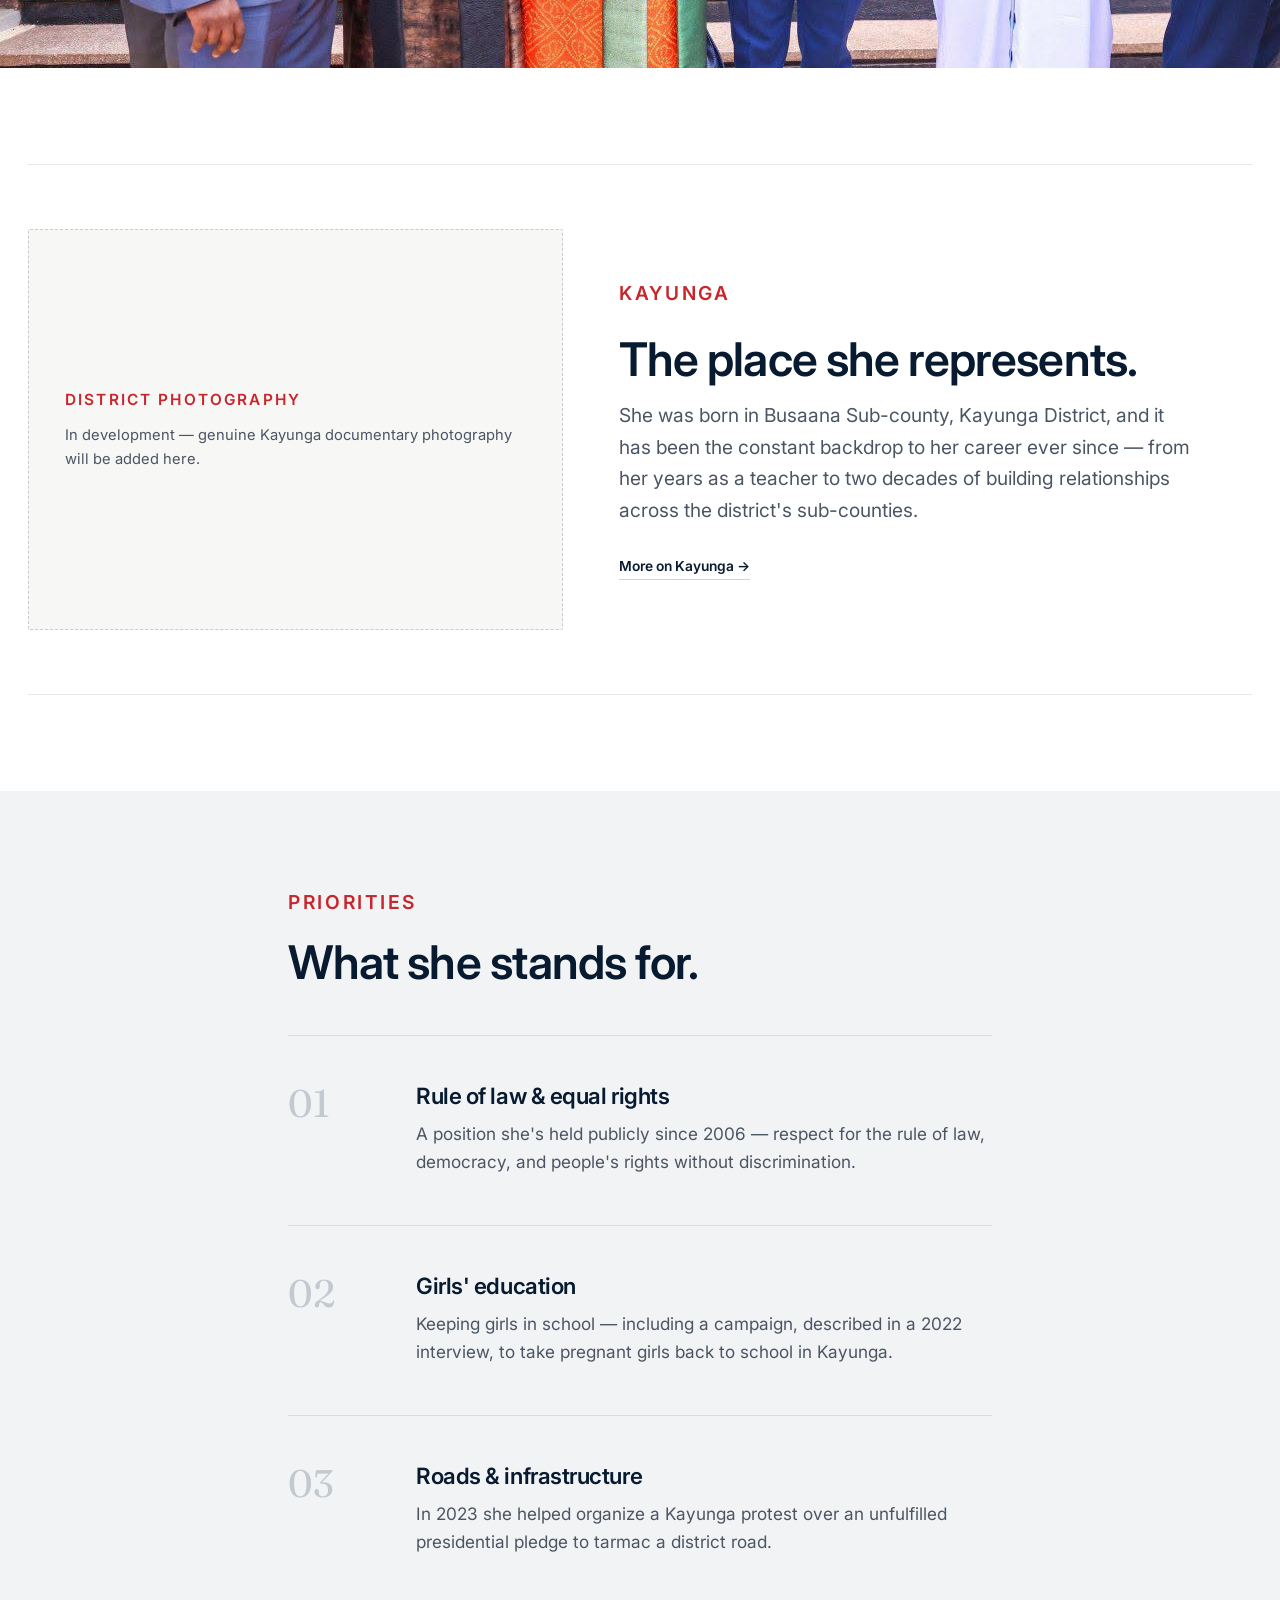
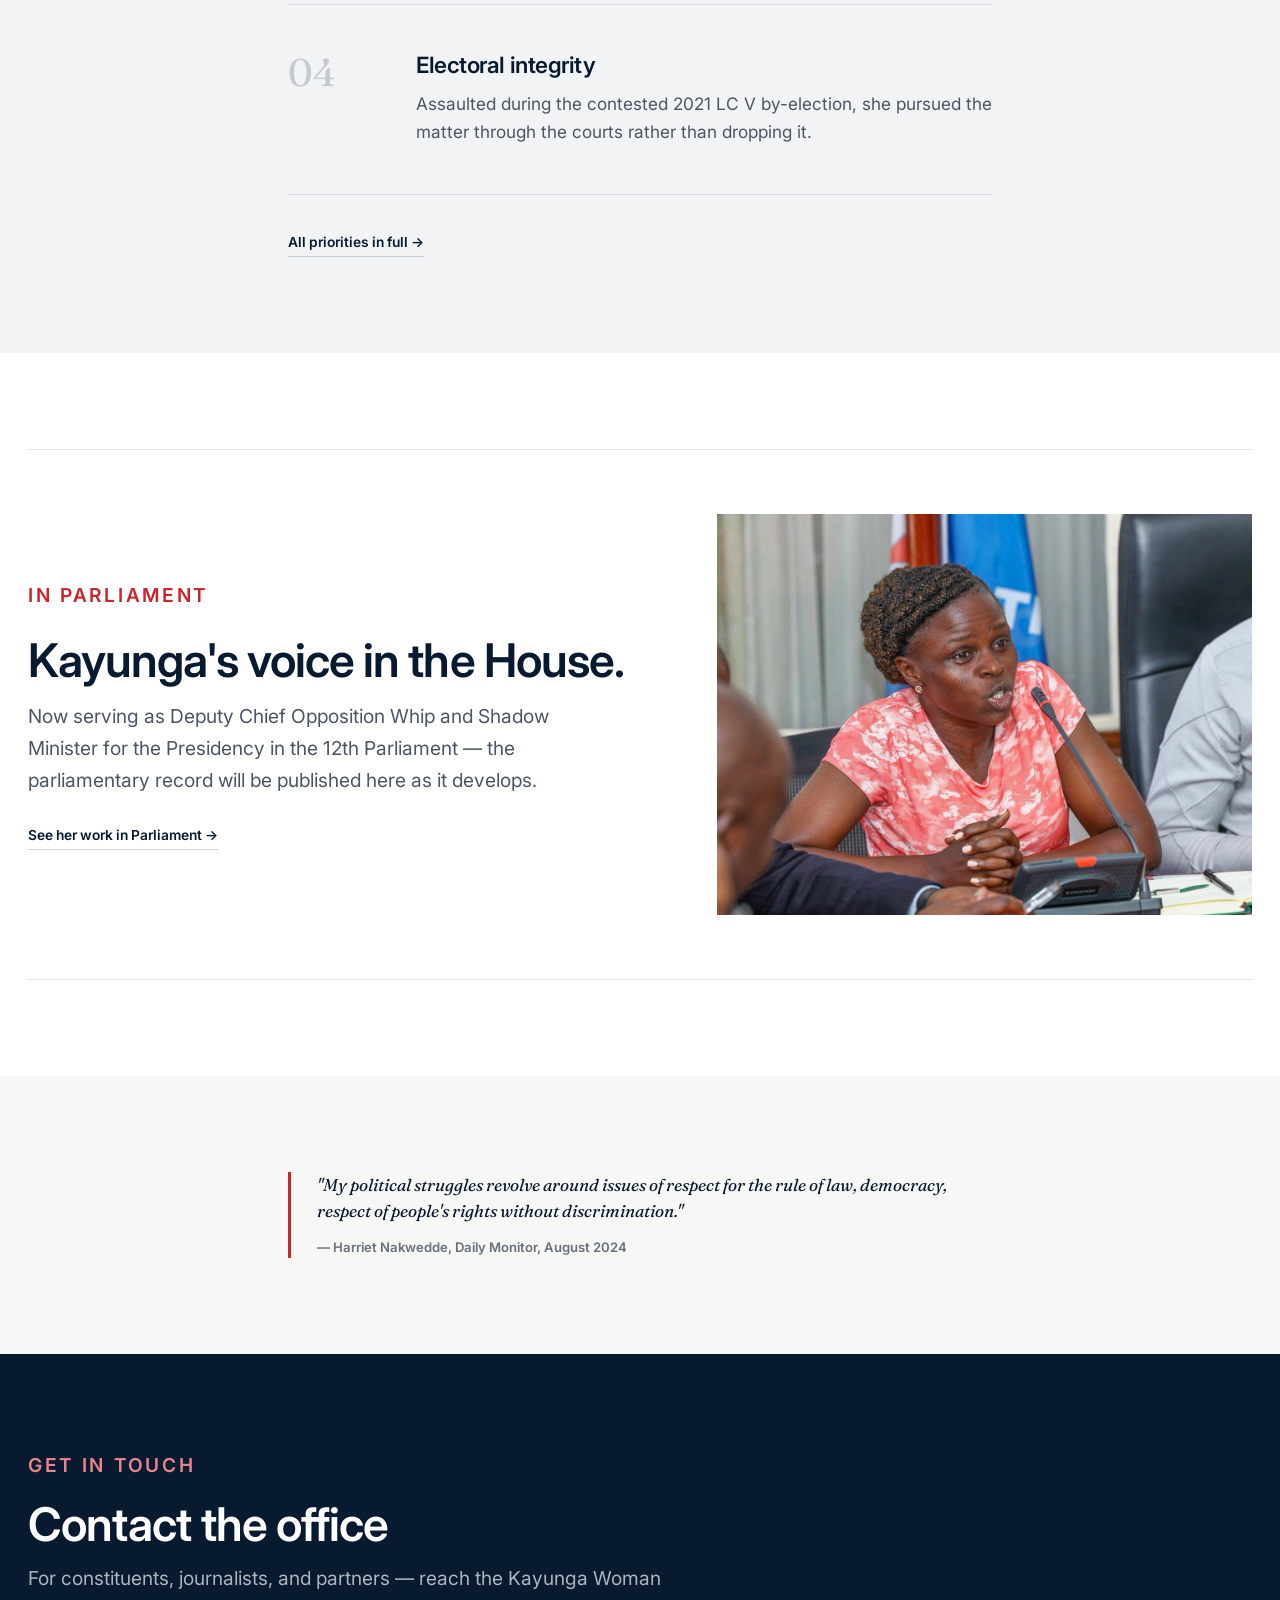
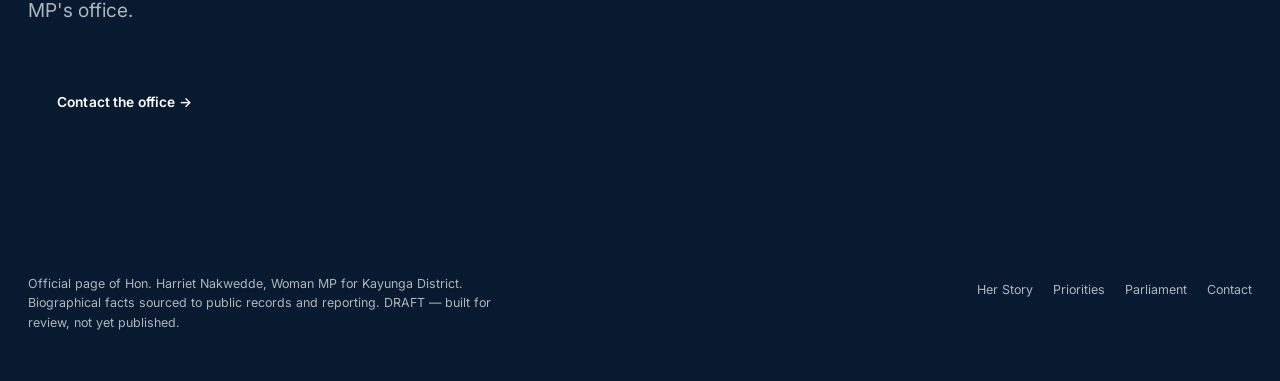
==== commit b8110225: "Rebuild as an editorial multi-page site Restructure from a single index.html into 8 static pages (ho" ====
--- a/index.html
+++ b/index.html
@@ -3,219 +3,48 @@
 <head>
 <meta charset="UTF-8">
 <meta name="viewport" content="width=device-width, initial-scale=1.0">
-<title>Harriet Nakwedde — Kayunga District Woman MP</title>
+<title>Harriet Nakwedde — Woman MP, Kayunga District</title>
+<meta name="description" content="Official site of Hon. Harriet Nakwedde, Woman Member of Parliament for Kayunga District — her story, her priorities, and her work in Parliament.">
 <link rel="preconnect" href="https://fonts.googleapis.com">
 <link rel="preconnect" href="https://fonts.gstatic.com" crossorigin>
-<link href="https://fonts.googleapis.com/css2?family=Fraunces:ital,opsz,wght@0,9..144,400;0,9..144,500;0,9..144,600;1,9..144,400&family=Public+Sans:wght@400;500;600&display=swap" rel="stylesheet">
-<style>
-  :root{
-    --ink:#151E2E;
-    --ink-soft:#5A6472;
-    --ink-faint:#8C95A3;
-    --paper:#FFFFFF;
-    --blue:#1E3A5F;
-    --blue-deep:#0B1B2E;
-    --red:#B23A2E;
-    --line:rgba(21,30,46,0.10);
-    --green:#1F4A3D;
-    --green-deep:#153630;
-    --gold:#B08D3F;
-  }
-  @media (prefers-reduced-motion: no-preference){
-    @keyframes heroFade{from{opacity:0; transform:translateY(16px);} to{opacity:1; transform:translateY(0);}}
-    @keyframes heroImgReveal{from{opacity:0; transform:scale(1.035);} to{opacity:1; transform:scale(1);}}
-  }
-  *{box-sizing:border-box;}
-  body{
-    margin:0;
-    background:var(--paper);
-    color:var(--ink);
-    font-family:'Public Sans', sans-serif;
-    font-size:17px;
-    line-height:1.7;
-    -webkit-font-smoothing:antialiased;
-  }
-  h1,h2,h3{
-    font-family:'Fraunces', serif;
-    font-weight:500;
-    margin:0;
-    letter-spacing:-0.01em;
-    line-height:1.1;
-    color:var(--blue-deep);
-  }
-  .fill{
-    background:rgba(178,58,46,0.07);
-    border:1px dashed rgba(178,58,46,0.4);
-    color:var(--red);
-    padding:0.1em 0.5em;
-    border-radius:3px;
-    font-size:0.92em;
-    font-style:italic;
-  }
-  .wrap{max-width:820px; margin:0 auto; padding:0 28px;}
-
-  /* nav */
-  nav{padding:20px 0; border-bottom:1px solid var(--line); position:sticky; top:0; background:rgba(255,255,255,0.95); backdrop-filter:blur(6px); z-index:10;}
-  nav .wrap{display:flex; justify-content:space-between; align-items:center; max-width:820px;}
-  .brand-block{display:flex; flex-direction:column;}
-  .brand{font-family:'Fraunces',serif; font-weight:500; font-size:1.05rem;}
-  .tagline{font-size:0.74rem; color:var(--ink-faint); margin-top:2px;}
-  .navlinks{display:flex; align-items:center; gap:26px;}
-  .navlinks a{font-size:0.86rem; font-weight:600; text-decoration:none; color:var(--ink-soft); transition:color .15s;}
-  .navlinks a:hover{color:var(--ink);}
-  .navlinks a.contact{
-    color:var(--ink); border-bottom:1.5px solid var(--red); padding-bottom:2px;
-  }
-  @media (max-width:560px){.navlinks a:not(.contact){display:none;}}
-
-  /* hero */
-  .hero{
-    padding:0; overflow:hidden; background:var(--paper);
-    display:flex; flex-direction:column; justify-content:center;
-    min-height:86vh;
-  }
-  .hero-inner{
-    max-width:1360px; margin:0 auto; width:100%;
-    padding:72px 28px 56px;
-    display:flex; align-items:center; gap:64px;
-  }
-  .hero-text{order:1; flex:1 1 48%; min-width:0; max-width:560px;}
-  .eyebrow{
-    font-size:0.76rem; letter-spacing:0.16em; text-transform:uppercase;
-    color:var(--green); font-weight:600; margin:0 0 24px;
-    animation:heroFade .7s ease both; animation-delay:.05s;
-  }
-  .hero h1{
-    font-size:clamp(1.7rem, 7.5vw, 3.2rem); white-space:nowrap; margin-bottom:26px; color:var(--ink);
-    animation:heroFade .8s ease both; animation-delay:.14s;
-  }
-  .hero .role{
-    font-size:1.05rem; color:var(--ink-soft); margin-bottom:22px; font-weight:600;
-    animation:heroFade .8s ease both; animation-delay:.22s;
-  }
-  .hero .statement{
-    font-size:1.05rem; line-height:1.65; color:var(--ink-soft); max-width:42ch; margin:0 0 36px;
-    animation:heroFade .8s ease both; animation-delay:.3s;
-  }
-  .hero-cta{
-    display:flex; gap:14px; flex-wrap:wrap;
-    animation:heroFade .8s ease both; animation-delay:.38s;
-  }
-  .hero-cta a{
-    display:inline-block; padding:15px 28px; font-size:0.86rem; font-weight:600;
-    letter-spacing:0.02em; text-decoration:none; border-radius:2px;
-    transition:background .2s ease, border-color .2s ease, color .2s ease, transform .2s ease;
-  }
-  .hero-cta .btn-primary{background:var(--green); color:#fff;}
-  .hero-cta .btn-primary:hover{background:var(--green-deep); transform:translateY(-1px);}
-  .hero-cta .btn-secondary{border:1px solid var(--ink); color:var(--ink); background:transparent;}
-  .hero-cta .btn-secondary:hover{border-color:var(--green); color:var(--green);}
-  .hero-photo{
-    order:2; position:relative; flex:1 1 52%; margin-left:auto;
-    width:100%; max-width:600px; aspect-ratio:4/5; overflow:hidden; border-radius:0;
-  }
-  .hero-photo img{
-    width:100%; height:100%; object-fit:cover; object-position:center 18%; display:block;
-    animation:heroImgReveal 1.1s ease both; animation-delay:.1s;
-  }
-  .hero-photo::before{
-    content:''; position:absolute; inset:0; pointer-events:none;
-    background:linear-gradient(90deg, var(--paper) 0%, rgba(255,255,255,0) 12%);
-  }
-  .hero-credentials{
-    border-top:1px solid var(--line); max-width:1360px; margin:0 auto; width:100%;
-    padding:22px 28px 0; display:flex; align-items:center; gap:20px; flex-wrap:wrap;
-  }
-  .hero-credentials span:not(.divider){
-    font-size:0.74rem; letter-spacing:0.06em; text-transform:uppercase;
-    color:var(--ink-soft); font-weight:600;
-  }
-  .hero-credentials .divider{width:4px; height:4px; border-radius:50%; background:var(--gold); flex:none;}
-  @media (max-width:900px){
-    .hero{min-height:0;}
-    .hero-inner{flex-direction:column; align-items:flex-start; gap:36px; padding:52px 24px 40px;}
-    .hero-text{max-width:none;}
-    .hero-photo{max-width:none; aspect-ratio:5/4; margin-left:0;}
-    .hero-photo::before{background:linear-gradient(180deg, var(--paper) 0%, rgba(255,255,255,0) 10%);}
-  }
-  @media (prefers-reduced-motion: reduce){
-    .eyebrow,.hero h1,.hero .role,.hero .statement,.hero-cta,.hero-photo img{animation:none;}
-  }
-
-  section{padding:56px 0;}
-  .rule{width:36px; height:2px; background:var(--red); margin-bottom:20px;}
-  h2{font-size:1.5rem; margin-bottom:22px;}
-
-  .bio p{margin:0 0 18px; color:var(--ink-soft); font-size:1.02rem;}
-  .bio p:last-child{margin-bottom:0;}
-
-  .side-photo{
-    float:right; width:220px; margin:4px 0 20px 28px; border-radius:4px; overflow:hidden;
-  }
-  .side-photo img{width:100%; display:block;}
-  @media (max-width:560px){.side-photo{float:none; width:100%; margin:0 0 24px;}}
-
-  .quote{
-    font-family:'Fraunces',serif; font-style:italic; font-size:1.3rem; line-height:1.5;
-    color:var(--blue-deep); border-left:3px solid var(--red); padding-left:22px; margin:32px 0;
-  }
-  .quote cite{display:block; margin-top:10px; font-style:normal; font-family:'Public Sans',sans-serif; font-size:0.82rem; color:var(--ink-faint);}
-
-  .facts{display:grid; grid-template-columns:1fr 1fr; gap:16px 24px; margin-top:36px; padding-top:24px; border-top:1px solid var(--line);}
-  .facts dt{font-size:0.72rem; letter-spacing:0.05em; text-transform:uppercase; color:var(--ink-faint);}
-  .facts dd{margin:4px 0 0; font-weight:600; font-size:0.96rem;}
-
-  .cards{display:flex; flex-direction:column; gap:20px;}
-  .card{border:1px solid var(--line); border-radius:5px; padding:26px 28px;}
-  .card h3{font-size:1.1rem; margin-bottom:10px;}
-  .card p{margin:0; color:var(--ink-soft); font-size:0.96rem;}
-
-  .contact-band{background:var(--blue-deep); color:var(--paper);}
-  .contact-band h2{color:var(--paper);}
-  .contact-band .rule{background:var(--red);}
-  .contact-band p{color:rgba(255,255,255,0.7); font-size:0.98rem; max-width:46ch; margin:0 0 26px;}
-  .contact-row{display:flex; gap:10px; flex-wrap:wrap;}
-  .contact-row a{
-    display:inline-block; padding:13px 20px; border-radius:4px; text-decoration:none;
-    font-size:0.88rem; font-weight:600;
-  }
-  .contact-row a.primary{background:var(--red); color:var(--paper);}
-  .contact-row a.ghost{border:1px solid rgba(255,255,255,0.3); color:var(--paper);}
-
-  footer{padding:32px 0; border-top:1px solid var(--line);}
-  footer .wrap{max-width:820px;}
-  footer p{font-size:0.78rem; color:var(--ink-faint); margin:0; line-height:1.6;}
-</style>
+<link href="https://fonts.googleapis.com/css2?family=Inter:wght@400;500;600;700&family=Fraunces:ital,opsz,wght@0,9..144,500;1,9..144,400&display=swap" rel="stylesheet">
+<link rel="stylesheet" href="/styles.css">
 </head>
 <body>
 
-<nav>
-  <div class="wrap">
-    <div class="brand-block">
-      <div class="brand">Harriet Nakwedde</div>
-      <div class="tagline">Woman MP, Kayunga District</div>
-    </div>
-    <div class="navlinks">
-      <a href="#about">About</a>
-      <a href="#priorities">Priorities</a>
-      <a href="#contact" class="contact">Contact</a>
-    </div>
+<nav class="site-nav">
+  <div class="wrap">
+    <a class="nav-brand" href="/">
+      <strong>Harriet Nakwedde</strong>
+      <span>Woman MP, Kayunga District</span>
+    </a>
+    <button class="nav-toggle" aria-label="Open menu" aria-expanded="false" aria-controls="nav-links">
+      <svg width="24" height="24" viewBox="0 0 24 24" fill="none" stroke="currentColor" stroke-width="2" stroke-linecap="round"><line x1="3" y1="6" x2="21" y2="6"/><line x1="3" y1="12" x2="21" y2="12"/><line x1="3" y1="18" x2="21" y2="18"/></svg>
+    </button>
+    <ul class="nav-links" id="nav-links">
+      <li><a href="/about/">Harriet</a></li>
+      <li><a href="/kayunga/">Kayunga</a></li>
+      <li><a href="/parliament/">In Parliament</a></li>
+      <li><a href="/priorities/">Priorities</a></li>
+      <li><a href="/news/">News</a></li>
+      <li><a href="/speeches/">Media</a></li>
+      <li><a href="/contact/" class="is-contact">Contact</a></li>
+    </ul>
   </div>
 </nav>
 
 <div class="hero">
   <div class="hero-inner">
-    <div class="hero-photo">
-      <img src="[data-uri]" alt="Harriet Nakwedde">
+    <div class="hero-photo" data-reveal="img">
+      <img src="/images/portrait-studio.jpg" alt="Harriet Nakwedde" width="1125" height="1126">
     </div>
     <div class="hero-text">
-      <p class="eyebrow">Leadership · Service · Kayunga</p>
-      <h1>Harriet Nakwedde</h1>
-      <div class="role">Woman Member of Parliament · Kayunga District</div>
-      <p class="statement">Representing Kayunga. Advancing accountable leadership, opportunity and stronger communities.</p>
-      <div class="hero-cta">
-        <a href="#priorities" class="btn-primary">Explore Her Work</a>
-        <a href="#about" class="btn-secondary">About Harriet</a>
+      <p class="eyebrow" data-reveal>Woman Member of Parliament · Kayunga District</p>
+      <h1 data-reveal>Harriet Nakwedde</h1>
+      <p class="statement" data-reveal>Twenty years. Four campaigns. One unwavering commitment to Kayunga.</p>
+      <div class="hero-cta" data-reveal>
+        <a href="/about/" class="btn btn-primary">Explore her journey →</a>
+        <a href="/parliament/" class="btn btn-secondary">Latest from Parliament →</a>
       </div>
     </div>
   </div>
@@ -228,75 +57,177 @@
   </div>
 </div>
 
-<section class="bio" id="about">
-  <div class="wrap">
-    <div class="rule"></div>
-    <h2>About</h2>
-    <div class="side-photo"><img src="[data-uri]" alt="Harriet Nakwedde"></div>
-    <p>Harriet Nakwedde was born in Busaana Sub-county, Kayunga District. She trained and worked as a teacher, holding a Bachelor's degree in Education from Makerere University and a Master's in Human Resource Management from Makerere University Business School.</p>
-    <p>Her years in the classroom shaped the issues she has carried into public life ever since — school retention, particularly for girls, and the everyday obstacles rural constituents face in accessing basic services. The move from teaching into human resource management gave her a second lens on institutions: how they are run, who they serve, and where they fall short. Both threads — education and institutional accountability — recur throughout her political career.</p>
-    <p>Kayunga has been the constant backdrop to that career. Long before she held office, she was a visible presence in local political life, building relationships across the district's sub-counties and establishing herself as a persistent, if not always successful, contender for elected office.</p>
-    <p>She first contested the Kayunga Woman MP seat in 2006 on the FDC ticket, and again in 2011 — both unsuccessful. She went on to serve ten years as Kayunga District FDC Chairperson and five years as the party's Deputy Secretary for Education nationally, while also serving as District Woman Councillor for Kayunga Town Council and Sub-county, and Secretary for Education on the District Executive Committee, between 2016 and 2021.</p>
-    <p>She contested for Woman MP again in 2021, and separately ran for Kayunga LC V Chairperson in a late-2021 by-election, losing both races. Each defeat was followed by a return to organizing rather than a retreat from politics — a pattern that came to define her reputation locally: someone who kept standing, cycle after cycle, regardless of the outcome. In January 2026 — twenty years after her first attempt — she won the Kayunga Woman MP seat. A petition against her win was filed and dismissed by the Kayunga Chief Magistrate's Court later that month, confirming her election.</p>
-    <p>She was appointed Deputy Chief Opposition Whip and Shadow Minister for the Presidency in May 2026, placing her inside the opposition's parliamentary leadership within months of taking her seat — a fast rise that reflects both the two decades of groundwork behind it and the confidence of her party colleagues in the 12th Parliament.</p>
-    <p>Outside the chamber, she is the founder of the Forum for Emancipation to Empowerment Drive (FEED), an organization built around the same causes she has championed publicly for years: girls' education, women's economic independence, and grassroots civic participation. She is married to Robert Nangatsa and has three children.</p>
-
-    <div class="quote">
+<section class="section">
+  <div class="wrap">
+    <div class="teaser" data-reveal>
+      <div class="teaser-text">
+        <p class="eyebrow">Her Story</p>
+        <h2>From the classroom to Parliament.</h2>
+        <p>Harriet Nakwedde trained and worked as a teacher before entering public life. What followed was two decades of standing for office in Kayunga — through defeat, through renewed organizing, and eventually, in January 2026, through election as the district's Woman Member of Parliament.</p>
+        <a href="/about/" class="link-arrow">Read Harriet's story →</a>
+      </div>
+      <div class="teaser-media">
+        <div class="frame">
+          <img src="/images/parliament-committee-2.jpg" alt="Harriet Nakwedde in a parliamentary session" width="1280" height="718" loading="lazy">
+        </div>
+      </div>
+    </div>
+  </div>
+</section>
+
+<section class="section section--paper">
+  <div class="wrap-narrow">
+    <div class="section-head" data-reveal>
+      <p class="eyebrow">A journey built on persistence</p>
+      <h2>Twenty years. Four campaigns.</h2>
+    </div>
+    <div class="timeline" data-reveal>
+      <div class="timeline-item">
+        <div class="timeline-year">2006</div>
+        <div class="timeline-body">
+          <h3>First contested the Kayunga Woman MP seat</h3>
+          <p>Ran on the FDC ticket. Unsuccessful.</p>
+        </div>
+      </div>
+      <div class="timeline-item">
+        <div class="timeline-year">2021</div>
+        <div class="timeline-body">
+          <h3>Two campaigns, two defeats</h3>
+          <p>Contested Woman MP again and separately ran for Kayunga LC V Chairperson in a by-election, losing both. She was physically assaulted during the by-election campaign and pursued the matter through the courts.</p>
+        </div>
+      </div>
+      <div class="timeline-item timeline-item--current">
+        <div class="timeline-year">Jan 2026</div>
+        <div class="timeline-body">
+          <h3>Elected Woman MP, Kayunga District</h3>
+          <p>Twenty years after her first attempt. A petition against her win was filed and dismissed by the Kayunga Chief Magistrate's Court that same month, confirming her election.</p>
+        </div>
+      </div>
+      <div class="timeline-item">
+        <div class="timeline-year">May 2026</div>
+        <div class="timeline-body">
+          <h3>Appointed to opposition leadership</h3>
+          <p>Named Deputy Chief Opposition Whip and Shadow Minister for the Presidency.</p>
+        </div>
+      </div>
+    </div>
+    <p style="margin-top:32px;"><a href="/about/" class="link-arrow">See the full journey →</a></p>
+  </div>
+</section>
+
+<figure data-reveal="img" style="margin:0;">
+  <img src="/images/parliament-group-officials.jpg" alt="Harriet Nakwedde with fellow officials" loading="lazy" style="width:100%; aspect-ratio:16/7; object-fit:cover; object-position:center 25%;">
+</figure>
+
+<section class="section">
+  <div class="wrap">
+    <div class="teaser is-reverse" data-reveal>
+      <div class="teaser-text">
+        <p class="eyebrow">Kayunga</p>
+        <h2>The place she represents.</h2>
+        <p>She was born in Busaana Sub-county, Kayunga District, and it has been the constant backdrop to her career ever since — from her years as a teacher to two decades of building relationships across the district's sub-counties.</p>
+        <a href="/kayunga/" class="link-arrow">More on Kayunga →</a>
+      </div>
+      <div class="teaser-media">
+        <div class="empty-state" style="aspect-ratio:4/3; display:flex; flex-direction:column; justify-content:center;">
+          <p class="eyebrow" style="margin-bottom:10px;">District photography</p>
+          <p style="margin:0; font-size:0.92rem;">In development — genuine Kayunga documentary photography will be added here.</p>
+        </div>
+      </div>
+    </div>
+  </div>
+</section>
+
+<section class="section section--surface">
+  <div class="wrap-narrow">
+    <div class="section-head" data-reveal>
+      <p class="eyebrow">Priorities</p>
+      <h2>What she stands for.</h2>
+    </div>
+    <div class="priority-list" data-reveal>
+      <div class="priority-row">
+        <div class="priority-num">01</div>
+        <div>
+          <h3>Rule of law &amp; equal rights</h3>
+          <p>A position she's held publicly since 2006 — respect for the rule of law, democracy, and people's rights without discrimination.</p>
+        </div>
+      </div>
+      <div class="priority-row">
+        <div class="priority-num">02</div>
+        <div>
+          <h3>Girls' education</h3>
+          <p>Keeping girls in school — including a campaign, described in a 2022 interview, to take pregnant girls back to school in Kayunga.</p>
+        </div>
+      </div>
+      <div class="priority-row">
+        <div class="priority-num">03</div>
+        <div>
+          <h3>Roads &amp; infrastructure</h3>
+          <p>In 2023 she helped organize a Kayunga protest over an unfulfilled presidential pledge to tarmac a district road.</p>
+        </div>
+      </div>
+      <div class="priority-row">
+        <div class="priority-num">04</div>
+        <div>
+          <h3>Electoral integrity</h3>
+          <p>Assaulted during the contested 2021 LC V by-election, she pursued the matter through the courts rather than dropping it.</p>
+        </div>
+      </div>
+    </div>
+    <p style="margin-top:32px;"><a href="/priorities/" class="link-arrow">All priorities in full →</a></p>
+  </div>
+</section>
+
+<section class="section">
+  <div class="wrap">
+    <div class="teaser" data-reveal>
+      <div class="teaser-text">
+        <p class="eyebrow">In Parliament</p>
+        <h2>Kayunga's voice in the House.</h2>
+        <p>Now serving as Deputy Chief Opposition Whip and Shadow Minister for the Presidency in the 12th Parliament — the parliamentary record will be published here as it develops.</p>
+        <a href="/parliament/" class="link-arrow">See her work in Parliament →</a>
+      </div>
+      <div class="teaser-media">
+        <div class="frame">
+          <img src="/images/parliament-committee-1.jpg" alt="Harriet Nakwedde speaking in a committee session" width="1280" height="1107" loading="lazy">
+        </div>
+      </div>
+    </div>
+  </div>
+</section>
+
+<section class="section section--paper">
+  <div class="wrap-narrow" data-reveal>
+    <blockquote class="pull-quote">
       "My political struggles revolve around issues of respect for the rule of law, democracy, respect of people's rights without discrimination."
       <cite>— Harriet Nakwedde, Daily Monitor, August 2024</cite>
-    </div>
-
-    <dl class="facts">
-      <div><dt>Constituency</dt><dd>Kayunga District</dd></div>
-      <div><dt>Party</dt><dd>National Unity Platform</dd></div>
-      <div><dt>Assumed office</dt><dd>15 January 2026</dd></div>
-      <div><dt>Education</dt><dd>Makerere University (BA, MA)</dd></div>
-    </dl>
-  </div>
-</section>
-
-<section class="priorities" id="priorities">
-  <div class="wrap">
-    <div class="rule"></div>
-    <h2>Priorities</h2>
-    <div class="cards">
-      <div class="card">
-        <h3>Rule of law &amp; equal rights</h3>
-        <p>A position she's held publicly since 2006 — respect for the rule of law, democracy, and people's rights without discrimination. It is the thread running through nearly every other stance she has taken, from her handling of the 2026 election petition to her willingness to challenge alleged abuses through formal, institutional channels rather than outside them.</p>
-      </div>
-      <div class="card">
-        <h3>Education — keeping girls in school</h3>
-        <p>In a 2022 interview, she described running a campaign to take pregnant girls back to school in Kayunga — a direct extension of her own career as a teacher. The initiative reflects a broader conviction that dropout, once it happens, is rarely permanent if there is someone actively working to reverse it, and that girls' education specifically requires deliberate, targeted intervention rather than general policy.</p>
-      </div>
-      <div class="card">
-        <h3>Roads &amp; infrastructure</h3>
-        <p>In 2023 she was among organizers of a Kayunga protest over an unfulfilled presidential pledge to tarmac a district road — demonstrators carried signs reading "No tarmac road, no votes." The protest was as much about accountability for broken promises as it was about the road itself, and infrastructure delivery remains a standing measure she applies to sitting officials, including now to her own record in office.</p>
-      </div>
-      <div class="card">
-        <h3>Electoral integrity</h3>
-        <p>She has described being physically assaulted during the contested 2021 LC V by-election campaign. She pursued the matter through the courts rather than dropping it — consistent with her public stance on rule of law. That same instinct shaped her response to the 2026 petition against her own election: she let the Chief Magistrate's Court resolve it rather than treating the challenge as illegitimate on its face.</p>
-      </div>
-    </div>
-  </div>
-</section>
-
-<section class="contact-band" id="contact">
-  <div class="wrap">
-    <div class="rule"></div>
-    <h2>Get in touch</h2>
-    <p>For constituents, journalists, and partners — reach the Kayunga Woman MP's office directly. Constituency issues, from local infrastructure concerns to matters affecting schools and health services, are logged and followed up individually. Press inquiries relating to her parliamentary role or FEED are welcome through the same channel.</p>
-    <div class="contact-row">
-      <a href="#" class="primary">Contact the office</a>
-      <a href="#" class="ghost">Report a constituency issue</a>
-    </div>
-  </div>
-</section>
-
-<footer>
+    </blockquote>
+  </div>
+</section>
+
+<section class="section section--navy">
+  <div class="wrap">
+    <div class="section-head" data-reveal>
+      <p class="eyebrow">Get in touch</p>
+      <h2>Contact the office</h2>
+      <p>For constituents, journalists, and partners — reach the Kayunga Woman MP's office.</p>
+    </div>
+    <a href="/contact/" class="btn btn-primary" data-reveal>Contact the office →</a>
+  </div>
+</section>
+
+<footer class="site-footer">
   <div class="wrap">
     <p>Official page of Hon. Harriet Nakwedde, Woman MP for Kayunga District. Biographical facts sourced to public records and reporting. DRAFT — built for review, not yet published.</p>
+    <ul class="footer-links">
+      <li><a href="/about/">Her Story</a></li>
+      <li><a href="/priorities/">Priorities</a></li>
+      <li><a href="/parliament/">Parliament</a></li>
+      <li><a href="/contact/">Contact</a></li>
+    </ul>
   </div>
 </footer>
 
+<script src="/reveal.js" defer></script>
 </body>
 </html>
--- a/styles.css
+++ b/styles.css
@@ -0,0 +1,335 @@
+/* ============================================================
+   Harriet Nakwedde — design system
+   Zero-build, shared across all pages. Root-relative paths only.
+   ============================================================ */
+
+:root{
+  /* color */
+  --navy-deep:#071A2F;
+  --navy:#0B2340;
+  --navy-mid:#102E50;
+  --red:#C9252D;
+  --red-deep:#B8202A;
+  --white:#FFFFFF;
+  --paper:#F7F7F5;
+  --surface:#F1F3F5;
+  --ink:#12181F;
+  --ink-soft:#4B5563;
+  --ink-faint:#67707C;
+  --line:rgba(11,35,64,0.10);
+  --line-strong:rgba(11,35,64,0.20);
+  --on-navy:#FFFFFF;
+  --on-navy-soft:rgba(255,255,255,0.68);
+  --on-navy-line:rgba(255,255,255,0.18);
+
+  /* type */
+  --font-sans:'Inter', -apple-system, BlinkMacSystemFont, sans-serif;
+  --font-serif:'Fraunces', serif;
+  --fs-h1:clamp(2.25rem, 1.1rem + 4.6vw, 4.75rem);
+  --fs-h2:clamp(1.8rem, 1.15rem + 2.6vw, 2.9rem);
+  --fs-h3:clamp(1.25rem, 1rem + 1vw, 1.6rem);
+  --fs-lede:clamp(1.05rem, 0.95rem + 0.4vw, 1.2rem);
+  --fs-body:clamp(1rem, 0.95rem + 0.2vw, 1.075rem);
+  --fs-small:0.86rem;
+  --fs-eyebrow:0.76rem;
+
+  /* spacing (8px scale) */
+  --sp-1:4px; --sp-2:8px; --sp-3:16px; --sp-4:24px; --sp-5:32px;
+  --sp-6:48px; --sp-7:64px; --sp-8:96px; --sp-9:128px;
+}
+
+@media (prefers-reduced-motion: no-preference){
+  @keyframes reveal-up{from{opacity:0; transform:translateY(18px);} to{opacity:1; transform:translateY(0);}}
+  @keyframes reveal-img{from{opacity:0; transform:scale(1.03);} to{opacity:1; transform:scale(1);}}
+}
+
+*{box-sizing:border-box;}
+html{scroll-behavior:smooth;}
+@media (prefers-reduced-motion: reduce){ html{scroll-behavior:auto;} }
+
+body{
+  margin:0;
+  background:var(--white);
+  color:var(--ink);
+  font-family:var(--font-sans);
+  font-size:var(--fs-body);
+  line-height:1.65;
+  -webkit-font-smoothing:antialiased;
+}
+
+h1,h2,h3{
+  font-family:var(--font-sans);
+  font-weight:600;
+  margin:0;
+  letter-spacing:-0.02em;
+  line-height:1.08;
+  color:var(--navy-deep);
+}
+
+p{margin:0 0 18px; color:var(--ink-soft);}
+p:last-child{margin-bottom:0;}
+a{color:inherit;}
+img{max-width:100%; display:block;}
+
+.wrap{max-width:1360px; margin:0 auto; padding:0 28px;}
+.wrap-narrow{max-width:760px; margin:0 auto; padding:0 28px;}
+
+.eyebrow{
+  display:block; font-size:var(--fs-eyebrow); letter-spacing:0.14em; text-transform:uppercase;
+  color:var(--red); font-weight:600; margin:0 0 18px;
+}
+
+/* section rhythm */
+.section{padding:var(--sp-8) 0;}
+.section--tight{padding:var(--sp-7) 0;}
+.section--paper{background:var(--paper);}
+.section--surface{background:var(--surface);}
+.section--navy{background:var(--navy-deep); color:var(--on-navy);}
+.section--navy h1,.section--navy h2,.section--navy h3{color:var(--on-navy);}
+.section--navy p{color:var(--on-navy-soft);}
+.section--navy .eyebrow{color:#E8848A;}
+
+.section-head{max-width:640px; margin:0 0 var(--sp-6);}
+.section-head h2{font-size:var(--fs-h2); margin-bottom:14px;}
+.section-head p{font-size:var(--fs-lede);}
+
+/* reveal-on-scroll */
+[data-reveal]{opacity:1;}
+@media (prefers-reduced-motion: no-preference){
+  [data-reveal]{opacity:0;}
+  [data-reveal].is-visible{animation:reveal-up .7s ease both;}
+  [data-reveal="img"].is-visible{animation:reveal-img 1s ease both;}
+}
+
+/* ---------- buttons ---------- */
+.btn{
+  display:inline-block; padding:15px 28px; font-size:var(--fs-small); font-weight:600;
+  letter-spacing:0.01em; text-decoration:none; border-radius:2px; border:1px solid transparent;
+  transition:background .2s ease, border-color .2s ease, color .2s ease, transform .2s ease;
+}
+.btn-primary{background:var(--navy-deep); color:#fff; border-color:var(--navy-deep);}
+.btn-primary:hover{background:var(--navy-mid); border-color:var(--navy-mid); transform:translateY(-1px);}
+.btn-secondary{border-color:var(--line-strong); color:var(--navy-deep); background:transparent;}
+.btn-secondary:hover{border-color:var(--navy-deep);}
+.section--navy .btn-secondary{border-color:var(--on-navy-line); color:#fff;}
+.section--navy .btn-secondary:hover{border-color:#fff;}
+.link-arrow{
+  display:inline-flex; align-items:center; gap:8px; font-weight:600; font-size:var(--fs-small);
+  text-decoration:none; color:var(--navy-deep); border-bottom:1px solid var(--line-strong); padding-bottom:2px;
+  transition:border-color .2s ease, gap .2s ease;
+}
+.link-arrow:hover{border-color:var(--red); gap:12px;}
+.section--navy .link-arrow{color:#fff; border-color:var(--on-navy-line);}
+.section--navy .link-arrow:hover{border-color:var(--red);}
+
+/* ---------- nav ---------- */
+.site-nav{
+  position:sticky; top:0; z-index:50; padding:22px 0;
+  background:transparent; border-bottom:1px solid transparent;
+  transition:background .25s ease, border-color .25s ease, backdrop-filter .25s ease;
+}
+.site-nav.nav--solid{
+  background:rgba(255,255,255,0.94); backdrop-filter:blur(10px);
+  border-bottom-color:var(--line);
+}
+.site-nav .wrap{display:flex; align-items:center; justify-content:space-between;}
+.nav-brand{display:flex; flex-direction:column; text-decoration:none; color:var(--navy-deep);}
+.nav-brand strong{font-size:1rem; font-weight:700; letter-spacing:-0.01em;}
+.nav-brand span{font-size:0.7rem; color:var(--ink-faint); margin-top:2px; letter-spacing:0.02em;}
+.nav-links{display:flex; align-items:center; gap:30px; list-style:none; margin:0; padding:0;}
+.nav-links a{
+  font-size:0.84rem; font-weight:600; text-decoration:none; color:var(--ink-soft);
+  transition:color .15s ease;
+}
+.nav-links a:hover, .nav-links a[aria-current="page"]{color:var(--navy-deep);}
+.nav-links a.is-contact{
+  color:var(--navy-deep); border-bottom:1.5px solid var(--red); padding-bottom:3px;
+}
+.nav-toggle{display:none;}
+@media (max-width:860px){
+  .nav-links{
+    position:fixed; inset:0; top:64px; background:var(--white); flex-direction:column;
+    align-items:flex-start; padding:var(--sp-6) 28px; gap:26px; transform:translateX(100%);
+    transition:transform .3s ease; overflow-y:auto;
+  }
+  .nav-links.is-open{transform:translateX(0);}
+  .nav-links a{font-size:1.1rem;}
+  .nav-toggle{
+    display:block; background:none; border:0; cursor:pointer; padding:6px; color:var(--navy-deep);
+  }
+}
+
+/* subpages: nav always solid (no hero to sit transparently over) */
+.site-nav.nav--static{
+  background:rgba(255,255,255,0.96); backdrop-filter:blur(10px); border-bottom-color:var(--line);
+}
+
+/* ---------- hero (home) ---------- */
+.hero{
+  padding:0; overflow:hidden; background:var(--white);
+  display:flex; flex-direction:column; justify-content:center; min-height:86vh;
+}
+.hero-inner{
+  max-width:1360px; margin:0 auto; width:100%; padding:56px 28px 56px;
+  display:flex; align-items:center; gap:64px;
+}
+.hero-text{order:1; flex:1 1 48%; min-width:0; max-width:560px;}
+.hero-text h1{font-size:var(--fs-h1); margin-bottom:24px; white-space:nowrap;}
+.hero .role{font-size:1.02rem; color:var(--ink-soft); margin-bottom:22px; font-weight:600;}
+.hero .statement{font-size:var(--fs-lede); line-height:1.6; color:var(--ink-soft); max-width:42ch; margin:0 0 36px;}
+.hero-cta{display:flex; gap:14px; flex-wrap:wrap;}
+.hero-photo{
+  order:2; position:relative; flex:1 1 52%; margin-left:auto; width:100%;
+  max-width:620px; aspect-ratio:4/5; overflow:hidden;
+}
+.hero-photo img{width:100%; height:100%; object-fit:cover; object-position:center 18%;}
+.hero-photo::before{
+  content:''; position:absolute; inset:0; pointer-events:none;
+  background:linear-gradient(90deg, var(--white) 0%, rgba(255,255,255,0) 12%);
+}
+.hero-credentials{
+  border-top:1px solid var(--line); max-width:1360px; margin:0 auto; width:100%;
+  padding:22px 28px 0; display:flex; align-items:center; gap:18px; flex-wrap:wrap;
+}
+.hero-credentials span:not(.divider){
+  font-size:0.74rem; letter-spacing:0.06em; text-transform:uppercase; color:var(--ink-soft); font-weight:600;
+}
+.hero-credentials .divider{width:4px; height:4px; border-radius:50%; background:var(--red); flex:none;}
+@media (max-width:900px){
+  .hero{min-height:0;}
+  .hero-inner{flex-direction:column; align-items:flex-start; gap:36px; padding:44px 24px 40px;}
+  .hero-text{max-width:none;}
+  .hero-text h1{white-space:normal;}
+  .hero-photo{max-width:none; aspect-ratio:5/4; margin-left:0;}
+  .hero-photo::before{background:linear-gradient(180deg, var(--white) 0%, rgba(255,255,255,0) 10%);}
+}
+
+/* ---------- page hero (subpages, shorter) ---------- */
+.page-hero{padding:var(--sp-8) 0 var(--sp-7);}
+.page-hero h1{font-size:var(--fs-h1); max-width:14ch;}
+.page-hero .lede{font-size:var(--fs-lede); color:var(--ink-soft); max-width:56ch; margin-top:22px;}
+
+/* ---------- pull quote ---------- */
+.pull-quote{
+  font-family:var(--font-serif); font-style:italic; font-size:clamp(1.3rem,1rem+1.2vw,1.7rem); line-height:1.5;
+  color:var(--navy-deep); border-left:3px solid var(--red); padding-left:26px; margin:0;
+}
+.pull-quote cite{
+  display:block; margin-top:14px; font-style:normal; font-family:var(--font-sans);
+  font-size:0.82rem; color:var(--ink-faint); font-weight:600;
+}
+.section--navy .pull-quote{color:#fff;}
+
+/* ---------- teaser / story rows (home) ---------- */
+.teaser{
+  display:flex; gap:56px; align-items:center; padding:var(--sp-7) 0; border-top:1px solid var(--line);
+}
+.teaser:last-child{border-bottom:1px solid var(--line);}
+.teaser.is-reverse{flex-direction:row-reverse;}
+.teaser-text{flex:1 1 50%; min-width:0;}
+.teaser-text h2{font-size:var(--fs-h2); margin-bottom:16px;}
+.teaser-text p{font-size:var(--fs-lede); max-width:48ch; margin-bottom:24px;}
+.teaser-media{flex:1 1 42%; min-width:0;}
+.teaser-media .frame{aspect-ratio:4/3; overflow:hidden;}
+.teaser-media img{width:100%; height:100%; object-fit:cover;}
+@media (max-width:820px){
+  .teaser, .teaser.is-reverse{flex-direction:column; gap:28px;}
+}
+
+/* ---------- facts list ---------- */
+.facts{display:grid; grid-template-columns:repeat(2,1fr); gap:20px 28px; margin-top:0;}
+.facts dt{font-size:0.72rem; letter-spacing:0.06em; text-transform:uppercase; color:var(--ink-faint);}
+.facts dd{margin:5px 0 0; font-weight:600; font-size:0.98rem; color:var(--navy-deep);}
+
+/* ---------- timeline (/about) ---------- */
+.timeline{border-top:1px solid var(--line);}
+.timeline-item{
+  display:grid; grid-template-columns:110px 1fr; gap:32px; padding:30px 0; border-bottom:1px solid var(--line);
+}
+.timeline-year{font-weight:700; font-size:1.1rem; color:var(--red); font-variant-numeric:tabular-nums;}
+.timeline-body h3{font-size:1.05rem; font-weight:600; margin-bottom:8px; color:var(--navy-deep);}
+.timeline-body p{font-size:0.98rem; margin:0;}
+.timeline-item--current{background:var(--paper); margin:0 -28px; padding:30px 28px;}
+.timeline-item--current .timeline-year{font-size:1.3rem;}
+.timeline-gap{
+  padding:18px 0 18px 142px; font-size:0.86rem; color:var(--ink-faint); font-style:italic;
+  border-bottom:1px solid var(--line);
+}
+@media (max-width:600px){
+  .timeline-item{grid-template-columns:1fr; gap:8px;}
+  .timeline-item--current{margin:0 -20px; padding:24px 20px;}
+  .timeline-gap{padding-left:0;}
+}
+
+/* ---------- priority rows (/priorities + home teaser) ---------- */
+.priority-row{
+  border-top:1px solid var(--line); padding:var(--sp-6) 0;
+  display:grid; grid-template-columns:96px 1fr; gap:32px; align-items:start;
+}
+.priority-list .priority-row:last-child{border-bottom:1px solid var(--line);}
+.priority-num{
+  font-family:var(--font-serif); font-size:2.4rem; color:var(--line-strong); line-height:1;
+}
+.priority-row h3{font-size:1.4rem; margin-bottom:12px;}
+.priority-row > div p{font-size:var(--fs-body); max-width:58ch;}
+.priority-row summary{
+  list-style:none; cursor:pointer; display:inline-flex; align-items:center; gap:8px;
+  font-weight:600; font-size:var(--fs-small); color:var(--navy-deep); margin-top:14px;
+}
+.priority-row summary::-webkit-details-marker{display:none;}
+.priority-row summary::after{content:'→'; transition:transform .2s ease;}
+.priority-row details[open] summary::after{transform:rotate(90deg);}
+.priority-detail{margin-top:14px; padding-top:14px; border-top:1px solid var(--line); max-width:58ch;}
+@media (max-width:600px){
+  .priority-row{grid-template-columns:1fr; gap:12px;}
+}
+
+/* ---------- photo grid / feature (parliament) ---------- */
+.photo-grid{display:grid; grid-template-columns:repeat(auto-fit,minmax(280px,1fr)); gap:28px;}
+.photo-card{background:var(--paper);}
+.photo-card .frame{aspect-ratio:4/3; overflow:hidden;}
+.photo-card img{width:100%; height:100%; object-fit:cover;}
+.photo-card figcaption{padding:14px 4px 0; font-size:0.8rem; color:var(--ink-faint);}
+
+/* ---------- empty state ("in development") ---------- */
+.empty-state{
+  border:1px dashed var(--line-strong); background:var(--paper); padding:44px 36px;
+  border-radius:2px;
+}
+.empty-state .eyebrow{margin-bottom:14px;}
+.empty-state h3{font-size:1.15rem; margin-bottom:10px;}
+.empty-state p{font-size:0.96rem; max-width:56ch;}
+.empty-row{
+  display:flex; justify-content:space-between; align-items:center; gap:16px;
+  padding:18px 0; border-top:1px solid var(--line-strong);
+}
+.empty-row:first-of-type{margin-top:22px;}
+.empty-row .placeholder-bar{height:10px; border-radius:2px; background:var(--line-strong); flex:1; max-width:340px;}
+.badge-soon{
+  flex:none; font-size:0.68rem; letter-spacing:0.06em; text-transform:uppercase; font-weight:700;
+  color:var(--ink-faint); border:1px solid var(--line-strong); padding:5px 10px; border-radius:999px;
+}
+.section--navy .badge-soon{color:var(--on-navy-soft); border-color:var(--on-navy-line);}
+
+/* ---------- contact channels ---------- */
+.channel-list{border-top:1px solid var(--on-navy-line);}
+.channel-item{
+  display:flex; justify-content:space-between; align-items:center; gap:20px;
+  padding:26px 0; border-bottom:1px solid var(--on-navy-line);
+}
+.channel-item h3{font-size:1.05rem; margin-bottom:4px; color:#fff;}
+.channel-item p{font-size:0.9rem; color:var(--on-navy-soft); margin:0;}
+
+/* ---------- footer ---------- */
+.site-footer{background:var(--navy-deep); color:var(--on-navy-soft); padding:var(--sp-6) 0;}
+.site-footer .wrap{
+  display:flex; justify-content:space-between; align-items:flex-start; gap:24px; flex-wrap:wrap;
+}
+.site-footer p{font-size:0.78rem; line-height:1.6; margin:0; max-width:60ch; color:var(--on-navy-soft);}
+.footer-links{display:flex; gap:20px; list-style:none; margin:0; padding:0; flex-wrap:wrap;}
+.footer-links a{font-size:0.78rem; color:var(--on-navy-soft); text-decoration:none;}
+.footer-links a:hover{color:#fff;}
+
+/* ---------- generic content page (about/kayunga) ---------- */
+.prose p{font-size:var(--fs-body); color:var(--ink-soft);}
+.prose{max-width:66ch;}
